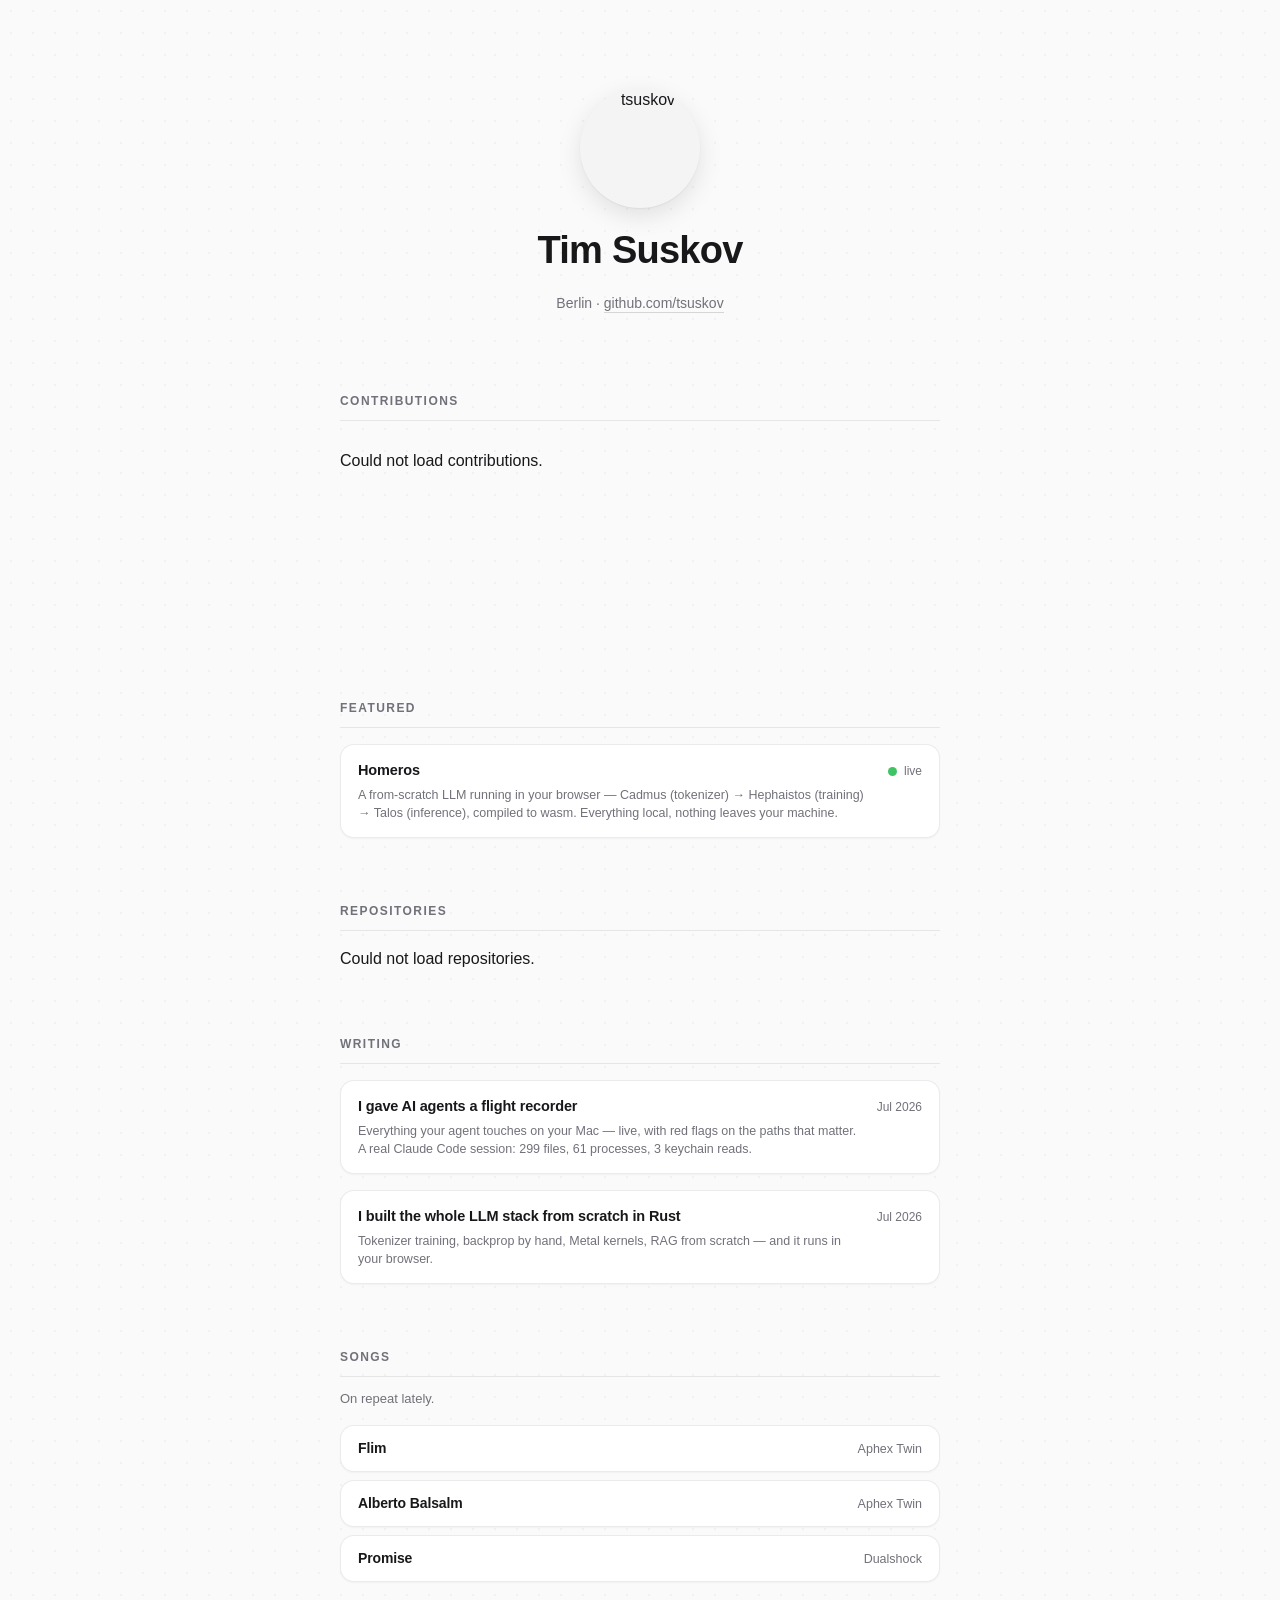
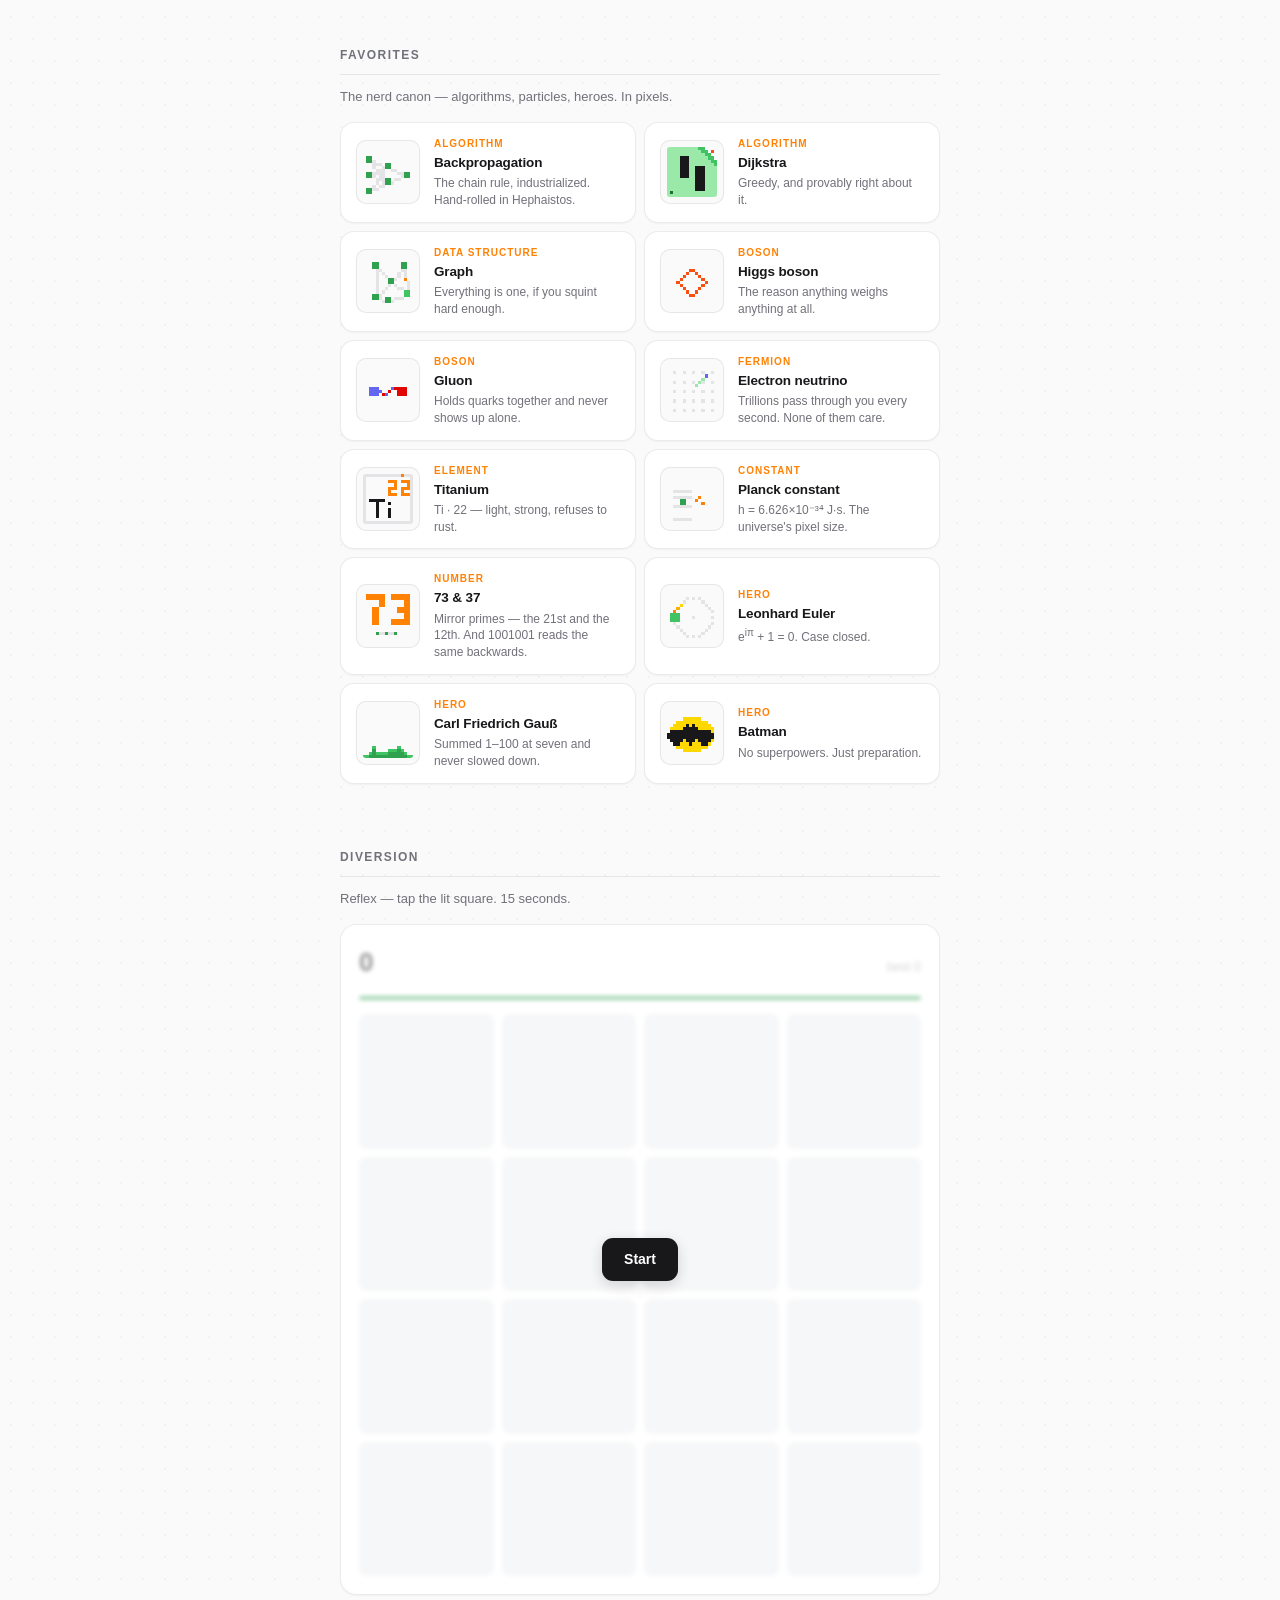
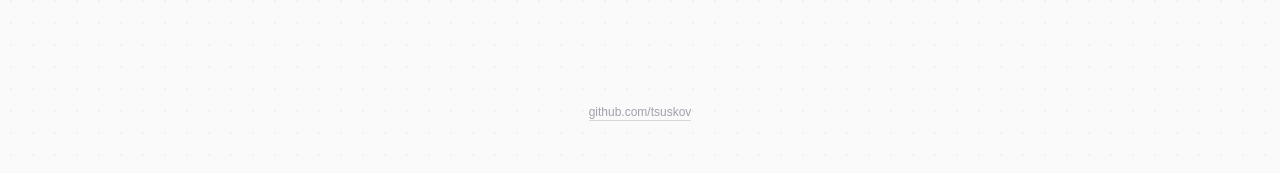
==== index.html @ c02a12cd "Favorites: nerd canon with animated pixel-art visualizers" ====
<!doctype html>
<html lang="en">
    <head>
        <meta charset="UTF-8" />
        <meta name="viewport" content="width=device-width, initial-scale=1.0" />
        <title>Tim Suskov</title>
        <meta name="description" content="Tim Suskov — developer in Berlin. Profile, contributions and projects, under x-ray." />
        <link rel="icon" type="image/png" href="favicon.png" />
        <link rel="apple-touch-icon" href="apple-touch-icon.png" />
        <meta property="og:title" content="Tim Suskov" />
        <meta property="og:type" content="website" />
        <meta property="og:url" content="https://tsuskov.github.io/" />
        <meta property="og:description" content="Developer in Berlin. Profile, contributions and projects, under x-ray." />
        <meta property="og:image" content="https://tsuskov.github.io/og.png" />
        <meta name="twitter:card" content="summary_large_image" />
        <link rel="stylesheet" href="style.css?v=4" />
    </head>
    <body>
        <main class="container">
            <header class="profile">
                <img id="avatar" width="280" height="280" alt="tsuskov" />
                <h1 class="profile-name">Tim Suskov</h1>
                <p class="profile-sub">
                    Berlin ·
                    <a href="https://github.com/tsuskov">github.com/tsuskov</a>
                </p>
                <p class="profile-stats" id="profile-stats"></p>
            </header>

            <section class="section">
                <h2 class="section-title">Contributions</h2>
                <p class="section-sub" id="contrib-total"></p>
                <div id="contrib-graph"></div>
            </section>

            <section class="section">
                <h2 class="section-title">Featured</h2>
                <a class="repo-card" href="https://tsuskov.github.io/talos-forge/">
                    <span class="repo-main">
                        <span class="repo-name">Homeros</span>
                        <span class="repo-desc">
                            A from-scratch LLM running in your browser —
                            Cadmus (tokenizer) → Hephaistos (training) →
                            Talos (inference), compiled to wasm. Everything
                            local, nothing leaves your machine.
                        </span>
                    </span>
                    <span class="repo-lang live">live</span>
                </a>
            </section>

            <section class="section">
                <h2 class="section-title">Repositories</h2>
                <div id="repo-list"></div>
            </section>

            <section class="section">
                <h2 class="section-title">Writing</h2>
                <a class="repo-card" href="blog/argus.html">
                    <span class="repo-main">
                        <span class="repo-name">I gave AI agents a flight recorder</span>
                        <span class="repo-desc">Everything your agent touches on your Mac — live, with red flags on the paths that matter. A real Claude Code session: 299 files, 61 processes, 3 keychain reads.</span>
                    </span>
                    <span class="repo-lang plain">Jul 2026</span>
                </a>
                <a class="repo-card" href="blog/talos.html">
                    <span class="repo-main">
                        <span class="repo-name">I built the whole LLM stack from scratch in Rust</span>
                        <span class="repo-desc">Tokenizer training, backprop by hand, Metal kernels, RAG from scratch — and it runs in your browser.</span>
                    </span>
                    <span class="repo-lang plain">Jul 2026</span>
                </a>
            </section>

            <section class="section">
                <h2 class="section-title">Songs</h2>
                <p class="section-sub">On repeat lately.</p>
                <div class="song-list" id="song-list">
                    <a class="song" href="https://music.apple.com/de/album/flim/282478739?i=282478754" target="_blank" rel="noopener"><span class="song-title">Flim</span><span class="song-artist">Aphex Twin</span></a>
                    <a class="song" href="https://music.apple.com/de/album/alberto-balsalm-1994/281829991?i=281830075" target="_blank" rel="noopener"><span class="song-title">Alberto Balsalm</span><span class="song-artist">Aphex Twin</span></a>
                    <a class="song" href="https://music.apple.com/de/album/promise/6770719348?i=6770719350" target="_blank" rel="noopener"><span class="song-title">Promise</span><span class="song-artist">Dualshock</span></a>
                </div>
            </section>

            <section class="section">
                <h2 class="section-title">Favorites</h2>
                <p class="section-sub">The nerd canon — algorithms, particles, heroes. In pixels.</p>
                <div class="fav-grid">
                    <div class="fav-card">
                        <canvas class="fav-viz" data-viz="backprop" width="16" height="16"></canvas>
                        <span class="fav-main">
                            <span class="fav-kicker">algorithm</span>
                            <span class="fav-name">Backpropagation</span>
                            <span class="fav-desc">The chain rule, industrialized. Hand-rolled in Hephaistos.</span>
                        </span>
                    </div>
                    <div class="fav-card">
                        <canvas class="fav-viz" data-viz="dijkstra" width="16" height="16"></canvas>
                        <span class="fav-main">
                            <span class="fav-kicker">algorithm</span>
                            <span class="fav-name">Dijkstra</span>
                            <span class="fav-desc">Greedy, and provably right about it.</span>
                        </span>
                    </div>
                    <div class="fav-card">
                        <canvas class="fav-viz" data-viz="graph" width="16" height="16"></canvas>
                        <span class="fav-main">
                            <span class="fav-kicker">data structure</span>
                            <span class="fav-name">Graph</span>
                            <span class="fav-desc">Everything is one, if you squint hard enough.</span>
                        </span>
                    </div>
                    <div class="fav-card">
                        <canvas class="fav-viz" data-viz="higgs" width="16" height="16"></canvas>
                        <span class="fav-main">
                            <span class="fav-kicker">boson</span>
                            <span class="fav-name">Higgs boson</span>
                            <span class="fav-desc">The reason anything weighs anything at all.</span>
                        </span>
                    </div>
                    <div class="fav-card">
                        <canvas class="fav-viz" data-viz="gluon" width="16" height="16"></canvas>
                        <span class="fav-main">
                            <span class="fav-kicker">boson</span>
                            <span class="fav-name">Gluon</span>
                            <span class="fav-desc">Holds quarks together and never shows up alone.</span>
                        </span>
                    </div>
                    <div class="fav-card">
                        <canvas class="fav-viz" data-viz="neutrino" width="16" height="16"></canvas>
                        <span class="fav-main">
                            <span class="fav-kicker">fermion</span>
                            <span class="fav-name">Electron neutrino</span>
                            <span class="fav-desc">Trillions pass through you every second. None of them care.</span>
                        </span>
                    </div>
                    <div class="fav-card">
                        <canvas class="fav-viz" data-viz="titanium" width="16" height="16"></canvas>
                        <span class="fav-main">
                            <span class="fav-kicker">element</span>
                            <span class="fav-name">Titanium</span>
                            <span class="fav-desc">Ti · 22 — light, strong, refuses to rust.</span>
                        </span>
                    </div>
                    <div class="fav-card">
                        <canvas class="fav-viz" data-viz="planck" width="16" height="16"></canvas>
                        <span class="fav-main">
                            <span class="fav-kicker">constant</span>
                            <span class="fav-name">Planck constant</span>
                            <span class="fav-desc">h = 6.626×10⁻³⁴ J·s. The universe's pixel size.</span>
                        </span>
                    </div>
                    <div class="fav-card">
                        <canvas class="fav-viz" data-viz="emirp" width="16" height="16"></canvas>
                        <span class="fav-main">
                            <span class="fav-kicker">number</span>
                            <span class="fav-name">73 &amp; 37</span>
                            <span class="fav-desc">Mirror primes — the 21st and the 12th. And 1001001 reads the same backwards.</span>
                        </span>
                    </div>
                    <div class="fav-card">
                        <canvas class="fav-viz" data-viz="euler" width="16" height="16"></canvas>
                        <span class="fav-main">
                            <span class="fav-kicker">hero</span>
                            <span class="fav-name">Leonhard Euler</span>
                            <span class="fav-desc">e<sup>iπ</sup> + 1 = 0. Case closed.</span>
                        </span>
                    </div>
                    <div class="fav-card">
                        <canvas class="fav-viz" data-viz="gauss" width="16" height="16"></canvas>
                        <span class="fav-main">
                            <span class="fav-kicker">hero</span>
                            <span class="fav-name">Carl Friedrich Gauß</span>
                            <span class="fav-desc">Summed 1–100 at seven and never slowed down.</span>
                        </span>
                    </div>
                    <div class="fav-card">
                        <canvas class="fav-viz" data-viz="batman" width="16" height="16"></canvas>
                        <span class="fav-main">
                            <span class="fav-kicker">hero</span>
                            <span class="fav-name">Batman</span>
                            <span class="fav-desc">No superpowers. Just preparation.</span>
                        </span>
                    </div>
                </div>
            </section>

            <section class="section">
                <h2 class="section-title">Diversion</h2>
                <p class="section-sub">Reflex — tap the lit square. 15 seconds.</p>
                <div class="game" id="game">
                    <div class="game-hud">
                        <span class="game-score" id="game-score">0</span>
                        <span class="game-best" id="game-best">best 0</span>
                    </div>
                    <div class="game-track"><div class="game-fill" id="game-fill"></div></div>
                    <div class="game-grid" id="game-grid"></div>
                    <div class="game-overlay" id="game-overlay">
                        <button class="game-btn" id="game-btn">Start</button>
                    </div>
                </div>
            </section>

            <footer class="footer">
                <a href="https://github.com/tsuskov">github.com/tsuskov</a>
            </footer>
        </main>

        <script src="contributions.js"></script>
        <script src="favorites.js"></script>
    </body>
</html>
---- style.css ----
:root {
  /* Emil easing curves */
  --ease-out: cubic-bezier(0.23, 1, 0.32, 1);
  --ease-in-out: cubic-bezier(0.77, 0, 0.175, 1);

  --bg: #fafafa;
  --surface: #ffffff;
  --border: rgba(0, 0, 0, 0.08);
  --border-strong: rgba(0, 0, 0, 0.14);
  --text: #18181b;
  --text-muted: #71717a;
  --text-faint: #a1a1aa;
  --accent: #18181b;
  --hover: #f4f4f5;

  /* Mistral-style pixel orange */
  --pixel-orange: #ff8205;

  /* contribution scale */
  --c0: #ebedf0;
  --c1: #9be9a8;
  --c2: #40c463;
  --c3: #30a14e;
  --c4: #216e39;
}

* { margin: 0; padding: 0; box-sizing: border-box; }

body {
  background-color: var(--bg);
  /* whisper-faint dot grid for texture, not noise */
  background-image: radial-gradient(rgba(0, 0, 0, 0.035) 1px, transparent 1px);
  background-size: 22px 22px;
  font-family: -apple-system, BlinkMacSystemFont, "Segoe UI", Roboto, Helvetica, Arial, sans-serif;
  -webkit-font-smoothing: antialiased;
  color: var(--text);
  line-height: 1.5;
}

a {
  color: inherit;
  text-decoration: none;
}

/* ── layout ────────────────────────────────────────────────────────────── */
.container {
  max-width: 640px;
  margin: 0 auto;
  padding: 56px 20px 0;
  display: flex;
  flex-direction: column;
  gap: 48px;
}

/* page entrance: each block fades up, gently staggered */
.profile,
.section {
  opacity: 0;
  transform: translateY(10px);
  animation: blockIn 520ms var(--ease-out) forwards;
}
.profile  { animation-delay: 40ms; }
.section:nth-of-type(1) { animation-delay: 110ms; }
.section:nth-of-type(2) { animation-delay: 170ms; }
.section:nth-of-type(3) { animation-delay: 230ms; }
.section:nth-of-type(4) { animation-delay: 290ms; }
.section:nth-of-type(5) { animation-delay: 350ms; }
.section:nth-of-type(6) { animation-delay: 410ms; }
.section:nth-of-type(7) { animation-delay: 470ms; }

@keyframes blockIn {
  to { opacity: 1; transform: translateY(0); }
}

/* ── profile header ────────────────────────────────────────────────────── */
.profile {
  display: flex;
  flex-direction: column;
  align-items: center;
  gap: 14px;
  text-align: center;
}

#avatar {
  display: block;
  width: 104px;
  height: 104px;
  border-radius: 50%;
  background: var(--hover);
  object-fit: cover;
  box-shadow:
    0 1px 2px rgba(0, 0, 0, 0.06),
    0 8px 24px rgba(0, 0, 0, 0.10);
  transition: transform 240ms var(--ease-out), box-shadow 240ms var(--ease-out);
  cursor: pointer;
}

/* fun: click the avatar for a quick flip */
#avatar.spin { animation: flip 720ms var(--ease-in-out); }

@keyframes flip {
  to { transform: rotateY(360deg); }
}

@media (hover: hover) and (pointer: fine) {
  #avatar:hover {
    transform: scale(1.04);
    box-shadow:
      0 2px 4px rgba(0, 0, 0, 0.08),
      0 14px 34px rgba(0, 0, 0, 0.14);
  }
}

.profile-name {
  font-size: 30px;
  font-weight: 650;
  letter-spacing: -0.02em;
  cursor: default;
}

/* fun: hover the name and a colour shimmer sweeps across it */
@media (hover: hover) and (pointer: fine) {
  .profile-name:hover {
    background: linear-gradient(110deg, var(--text) 30%, #6366f1 50%, var(--text) 70%);
    background-size: 220% 100%;
    -webkit-background-clip: text;
    background-clip: text;
    -webkit-text-fill-color: transparent;
    animation: shimmer 900ms var(--ease-in-out);
  }
}

@keyframes shimmer {
  from { background-position: 120% 0; }
  to   { background-position: -120% 0; }
}

.profile-sub {
  font-size: 14px;
  color: var(--text-muted);
}

.profile-sub a {
  border-bottom: 1px solid var(--border-strong);
  padding-bottom: 1px;
  transition: border-color 160ms var(--ease-out), color 160ms var(--ease-out);
}
.profile-sub a:hover { border-color: var(--text); }

.profile-stats {
  font-size: 12.5px;
  color: var(--text-faint);
  letter-spacing: 0.01em;
}

/* ── sections ──────────────────────────────────────────────────────────── */
.section {
  display: flex;
  flex-direction: column;
  gap: 16px;
}

.section-title {
  font-size: 12px;
  font-weight: 600;
  text-transform: uppercase;
  letter-spacing: 0.12em;
  color: var(--text-muted);
  padding-bottom: 10px;
  border-bottom: 1px solid var(--border);
}

.section-sub {
  font-size: 13px;
  color: var(--text-muted);
  margin-top: -4px;
}

/* ── contributions ─────────────────────────────────────────────────────── */
#contrib-graph {
  display: grid;
  grid-auto-flow: column;
  grid-template-rows: repeat(7, 1fr);
  grid-auto-columns: 1fr;
  gap: 3px;
  width: 100%;
  aspect-ratio: 53 / 7;
}

#contrib-graph .cell {
  border-radius: 2px;
  background: var(--c0);
  /* one-time reveal: a soft wave from left to right (delay set per-column in JS).
     `backwards` shows the start state during the delay, then releases the
     transform so hover interactions can take over afterwards. */
  animation: cellIn 380ms var(--ease-out) backwards;
  animation-delay: var(--cell-delay, 0ms);
}

@keyframes cellIn {
  from { opacity: 0; transform: scale(0.6); }
  to   { opacity: 1; transform: scale(1); }
}

/* qualify with the id so these beat the base `#contrib-graph .cell` rule */
#contrib-graph .cell.level-1 { background: var(--c1); }
#contrib-graph .cell.level-2 { background: var(--c2); }
#contrib-graph .cell.level-3 { background: var(--c3); }
#contrib-graph .cell.level-4 { background: var(--c4); }

/* playful: sweep the mouse across the graph and the days pop up */
@media (hover: hover) and (pointer: fine) {
  #contrib-graph .cell {
    transition: transform 140ms var(--ease-out), box-shadow 140ms var(--ease-out);
  }
  #contrib-graph .cell:hover {
    transform: scale(1.55);
    border-radius: 3px;
    z-index: 2;
    box-shadow: 0 3px 10px rgba(0, 0, 0, 0.22);
  }
}

/* ── repositories ──────────────────────────────────────────────────────── */
#repo-list {
  display: flex;
  flex-direction: column;
  gap: 8px;
}

.repo-card {
  display: flex;
  justify-content: space-between;
  align-items: flex-start;
  gap: 16px;
  padding: 15px 17px;
  border: 1px solid var(--border);
  border-radius: 14px;
  background: var(--surface);
  box-shadow: 0 1px 2px rgba(0, 0, 0, 0.04);
  transform-origin: center;
  transition:
    transform 130ms var(--ease-out),
    box-shadow 180ms var(--ease-out),
    border-color 180ms var(--ease-out);
  /* staggered entrance once the list is filled (`backwards` releases the
     transform afterwards so the play-tilt can take over) */
  animation: cardIn 420ms var(--ease-out) backwards;
}
.repo-card:nth-child(1) { animation-delay: 30ms; }
.repo-card:nth-child(2) { animation-delay: 65ms; }
.repo-card:nth-child(3) { animation-delay: 100ms; }
.repo-card:nth-child(4) { animation-delay: 135ms; }
.repo-card:nth-child(5) { animation-delay: 170ms; }
.repo-card:nth-child(6) { animation-delay: 205ms; }

@keyframes cardIn {
  from { opacity: 0; transform: translateY(8px); }
  to   { opacity: 1; transform: translateY(0); }
}

/* shadow + border lift on hover; the 3D tilt itself is driven in JS */
@media (hover: hover) and (pointer: fine) {
  .repo-card:hover {
    border-color: var(--border-strong);
    box-shadow: 0 10px 28px rgba(0, 0, 0, 0.10);
  }
}

.repo-card:active { transform: scale(0.98); }

.repo-main {
  display: flex;
  flex-direction: column;
  gap: 4px;
  min-width: 0;
}

.repo-name {
  font-size: 14.5px;
  font-weight: 600;
  letter-spacing: -0.01em;
  word-break: break-word;
}

.repo-desc {
  font-size: 12.5px;
  line-height: 1.45;
  color: var(--text-muted);
}

.repo-lang {
  flex-shrink: 0;
  display: inline-flex;
  align-items: center;
  gap: 7px;
  font-size: 12px;
  color: var(--text-muted);
  white-space: nowrap;
  padding-top: 2px;
}

.repo-lang::before {
  content: "";
  width: 9px;
  height: 9px;
  border-radius: 50%;
  background: var(--c3);
  flex-shrink: 0;
}

/* the featured live demo gets a gently pulsing dot */
.repo-lang.live::before {
  background: var(--c2);
  animation: livePulse 2.2s var(--ease-in-out) infinite;
}
@keyframes livePulse {
  0%   { box-shadow: 0 0 0 0 rgba(64, 196, 99, 0.45); }
  70%  { box-shadow: 0 0 0 6px rgba(64, 196, 99, 0); }
  100% { box-shadow: 0 0 0 0 rgba(64, 196, 99, 0); }
}

/* date label on writing cards: no language dot */
.repo-lang.plain::before { display: none; }

/* ── songs ─────────────────────────────────────────────────────────────── */
.song-list {
  display: flex;
  flex-direction: column;
  gap: 8px;
}

.song {
  display: flex;
  align-items: baseline;
  justify-content: space-between;
  gap: 12px;
  padding: 12px 17px;
  border: 1px solid var(--border);
  border-radius: 14px;
  background: var(--surface);
  box-shadow: 0 1px 2px rgba(0, 0, 0, 0.04);
  transition: border-color 180ms var(--ease-out), box-shadow 180ms var(--ease-out);
}
a.song:hover {
  border-color: var(--border-strong);
  box-shadow: 0 4px 14px rgba(0, 0, 0, 0.07);
}
.song-title { font-size: 14px; font-weight: 600; letter-spacing: -0.01em; }
.song-artist { font-size: 12.5px; color: var(--text-muted); white-space: nowrap; }

/* quiet placeholder until the list is filled — a card-shaped hint, not a card */
.empty-state {
  padding: 22px 17px;
  border: 1px dashed var(--border-strong);
  border-radius: 14px;
  text-align: center;
  font-size: 12.5px;
  color: var(--text-faint);
}

/* ── favorites: the nerd canon, in pixels ──────────────────────────────── */
.fav-grid {
  display: grid;
  grid-template-columns: 1fr;
  gap: 8px;
}

.fav-card {
  display: flex;
  align-items: center;
  gap: 14px;
  padding: 13px 15px;
  border: 1px solid var(--border);
  border-radius: 14px;
  background: var(--surface);
  box-shadow: 0 1px 2px rgba(0, 0, 0, 0.04);
  transition: border-color 180ms var(--ease-out), box-shadow 180ms var(--ease-out);
}
@media (hover: hover) and (pointer: fine) {
  .fav-card:hover {
    border-color: var(--border-strong);
    box-shadow: 0 4px 14px rgba(0, 0, 0, 0.07);
  }
}

/* tiny 16×16 canvases blown up into chunky pixels */
.fav-viz {
  width: 64px;
  height: 64px;
  padding: 6px;
  flex-shrink: 0;
  image-rendering: pixelated;
  background: var(--bg);
  border: 1px solid var(--border);
  border-radius: 10px;
}

.fav-main {
  display: flex;
  flex-direction: column;
  gap: 2px;
  min-width: 0;
}

.fav-kicker {
  font-size: 10px;
  font-weight: 600;
  text-transform: uppercase;
  letter-spacing: 0.1em;
  color: var(--pixel-orange);
}

.fav-name {
  font-size: 13.5px;
  font-weight: 600;
  letter-spacing: -0.01em;
}

.fav-desc {
  font-size: 12px;
  line-height: 1.4;
  color: var(--text-muted);
}

/* ── diversion: reflex game ────────────────────────────────────────────── */
.game {
  position: relative;
  display: flex;
  flex-direction: column;
  gap: 14px;
  padding: 18px;
  border: 1px solid var(--border);
  border-radius: 16px;
  background: var(--surface);
  box-shadow: 0 1px 2px rgba(0, 0, 0, 0.04);
}

.game-hud {
  display: flex;
  justify-content: space-between;
  align-items: baseline;
}

.game-score {
  font-size: 26px;
  font-weight: 650;
  letter-spacing: -0.02em;
  font-variant-numeric: tabular-nums;
}
/* a small pop each time the score ticks up (class re-triggered in JS) */
.game-score.bump { animation: scoreBump 240ms var(--ease-out); }
@keyframes scoreBump {
  0%   { transform: scale(1); }
  40%  { transform: scale(1.18); }
  100% { transform: scale(1); }
}

.game-best {
  font-size: 12.5px;
  color: var(--text-faint);
  font-variant-numeric: tabular-nums;
}

/* slim countdown bar; the fill drains left over the round (driven in JS) */
.game-track {
  height: 4px;
  border-radius: 999px;
  background: var(--c0);
  overflow: hidden;
}
.game-fill {
  height: 100%;
  width: 100%;
  border-radius: inherit;
  background: var(--c3);
  transform-origin: left center;
}

.game-grid {
  display: grid;
  grid-template-columns: repeat(4, 1fr);
  gap: 8px;
  aspect-ratio: 1;
}

.game-cell {
  border-radius: 8px;
  background: var(--c0);
  /* only transform/opacity/shadow animate — cheap, GPU-friendly */
  transition:
    transform 150ms var(--ease-out),
    box-shadow 200ms var(--ease-out),
    background-color 220ms var(--ease-out);
}

.game-cell.lit {
  background: var(--c2);
  box-shadow: 0 4px 14px rgba(48, 161, 78, 0.35);
}

/* press feedback — the whole grid is the playfield */
@media (hover: hover) and (pointer: fine) {
  .game-cell.lit:hover { transform: scale(1.04); }
}
.game.playing .game-cell { cursor: pointer; }
.game.playing .game-cell:active { transform: scale(0.94); }

/* a quick ring-out pop when a lit cell is caught */
.game-cell.hit { animation: cellHit 320ms var(--ease-out); }
@keyframes cellHit {
  0%   { transform: scale(1); box-shadow: 0 0 0 0 rgba(48, 161, 78, 0.5); }
  40%  { transform: scale(1.1); }
  100% { transform: scale(1); box-shadow: 0 0 0 12px rgba(48, 161, 78, 0); }
}

/* a gentle nudge on a wrong tap — feedback without punishment */
.game-cell.miss { animation: cellMiss 260ms var(--ease-in-out); }
@keyframes cellMiss {
  0%, 100% { transform: translateX(0); }
  30%      { transform: translateX(-3px); }
  70%      { transform: translateX(3px); }
}

/* overlay holds the start / replay button; fades + blurs out during play */
.game-overlay {
  position: absolute;
  inset: 0;
  display: flex;
  align-items: center;
  justify-content: center;
  border-radius: 16px;
  background: rgba(255, 255, 255, 0.55);
  backdrop-filter: blur(2px);
  transition: opacity 220ms var(--ease-out);
}
.game.playing .game-overlay {
  opacity: 0;
  pointer-events: none;
}

.game-btn {
  font: inherit;
  font-size: 14px;
  font-weight: 600;
  color: var(--surface);
  background: var(--accent);
  border: none;
  border-radius: 11px;
  padding: 11px 22px;
  cursor: pointer;
  box-shadow: 0 4px 14px rgba(0, 0, 0, 0.16);
  transition: transform 140ms var(--ease-out), box-shadow 180ms var(--ease-out);
}
@media (hover: hover) and (pointer: fine) {
  .game-btn:hover {
    transform: translateY(-1px);
    box-shadow: 0 8px 22px rgba(0, 0, 0, 0.20);
  }
}
.game-btn:active { transform: scale(0.96); }

/* ── konami easter egg: the playfield overloads ────────────────────────── */
body.freakout .game-grid { animation: rainbow 900ms linear 3; }
body.freakout #contrib-graph { animation: rainbow 900ms linear 3; }

@keyframes rainbow {
  to { filter: hue-rotate(360deg); }
}

body.freakout .profile-name {
  animation: shake 480ms var(--ease-in-out) 3;
}

@keyframes shake {
  0%, 100% { transform: translateX(0); }
  25%      { transform: translateX(-5px) rotate(-2deg); }
  75%      { transform: translateX(5px) rotate(2deg); }
}

/* ── footer ────────────────────────────────────────────────────────────── */
.footer {
  padding: 44px 0 52px;
  text-align: center;
  font-size: 12px;
  color: var(--text-faint);
}

.footer a {
  border-bottom: 1px solid var(--border-strong);
  padding-bottom: 1px;
  transition: border-color 160ms var(--ease-out), color 160ms var(--ease-out);
}
.footer a:hover { color: var(--text); border-color: var(--text); }

/* ── larger screens ────────────────────────────────────────────────────── */
@media (min-width: 600px) {
  .container { padding-top: 88px; gap: 64px; }
  #avatar { width: 120px; height: 120px; }
  .profile-name { font-size: 38px; }
  .fav-grid { grid-template-columns: 1fr 1fr; }
}

/* ── reduced motion: keep fades, drop movement ─────────────────────────── */
@media (prefers-reduced-motion: reduce) {
  .profile, .section, .repo-card, #contrib-graph .cell {
    animation: none;
    opacity: 1;
    transform: none;
  }
  #avatar.spin,
  body.freakout .game-grid, body.freakout #contrib-graph,
  body.freakout .profile-name,
  .repo-lang.live::before { animation: none; }
  #avatar:hover { transform: none; }
  .repo-card:hover { transform: none; }
  #contrib-graph .cell:hover { transform: scale(1.3); }
  /* keep the game playable: colour cues stay, movement drops */
  .game-cell, .game-cell.hit, .game-cell.miss,
  .game-score { animation: none; transition: background-color 180ms var(--ease-out); }
  .game-cell.lit:hover, .game.playing .game-cell:active,
  .game-score.bump { transform: none; }
}
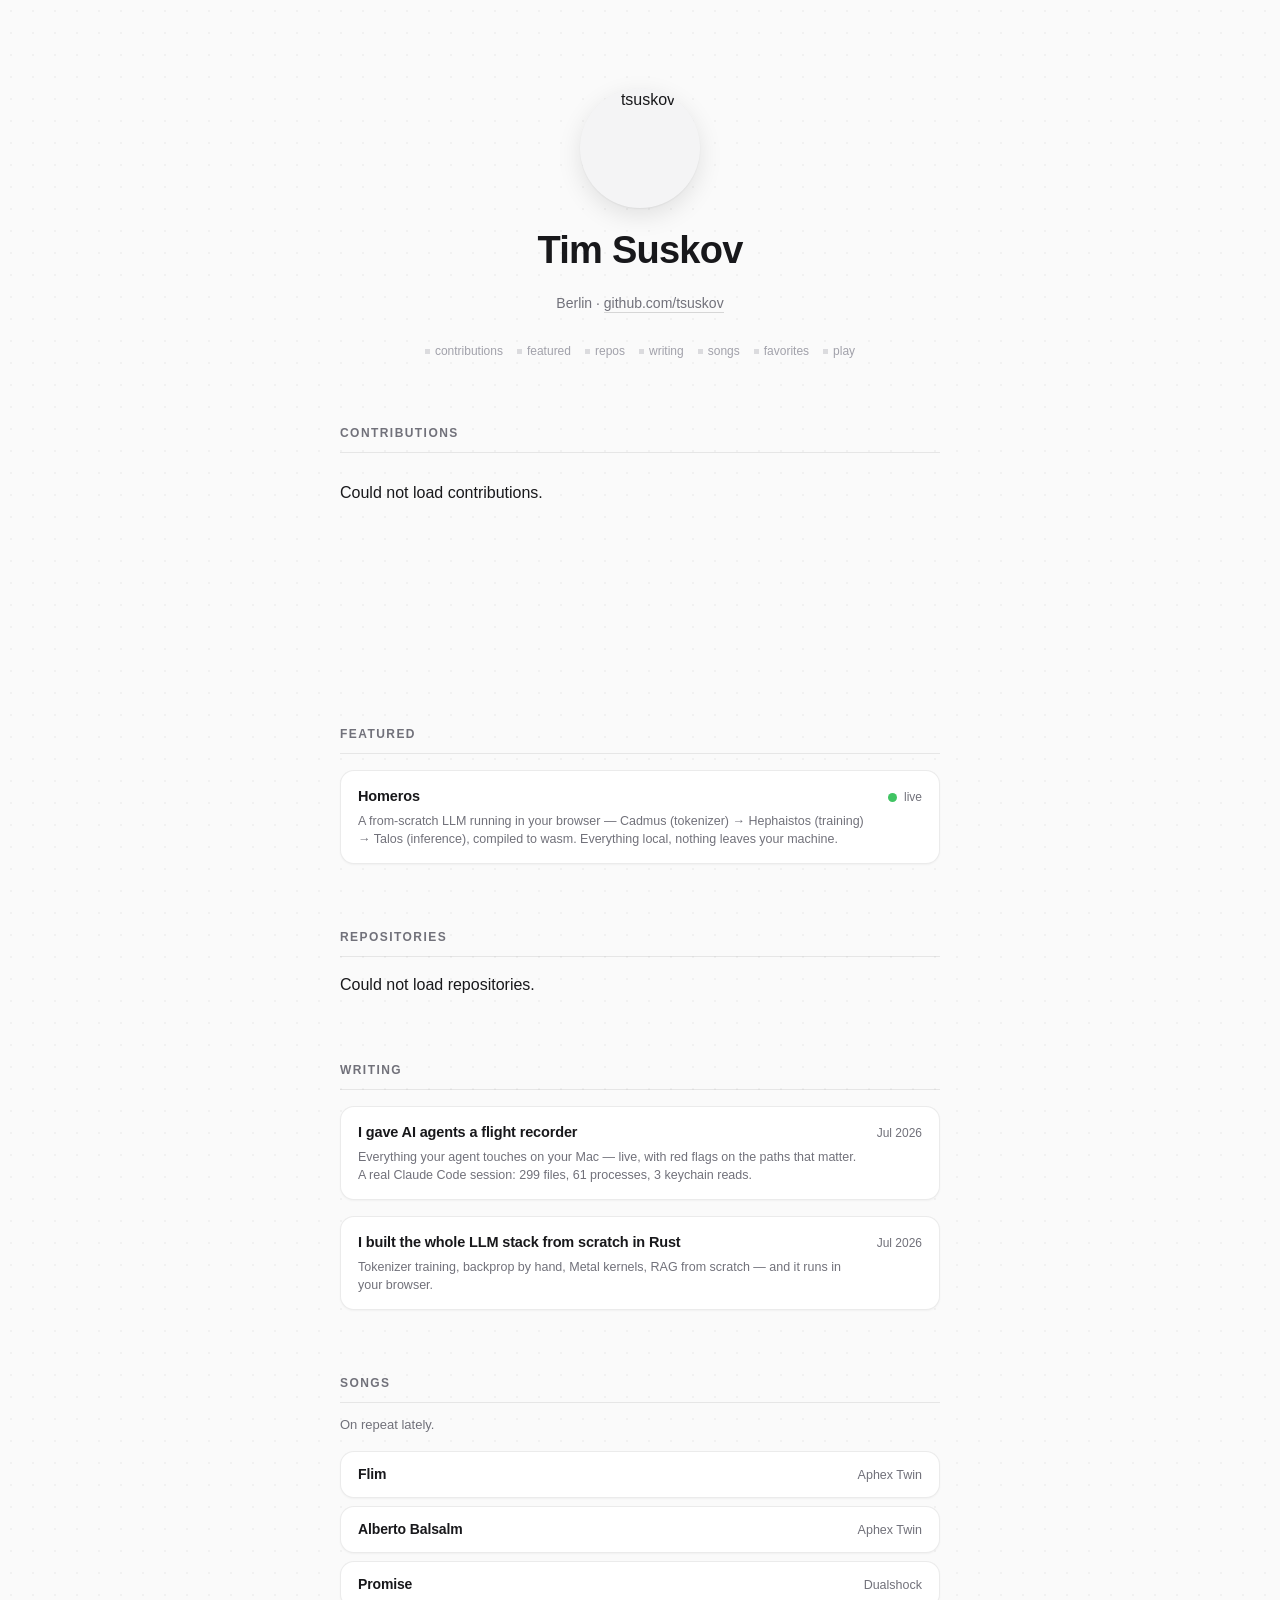
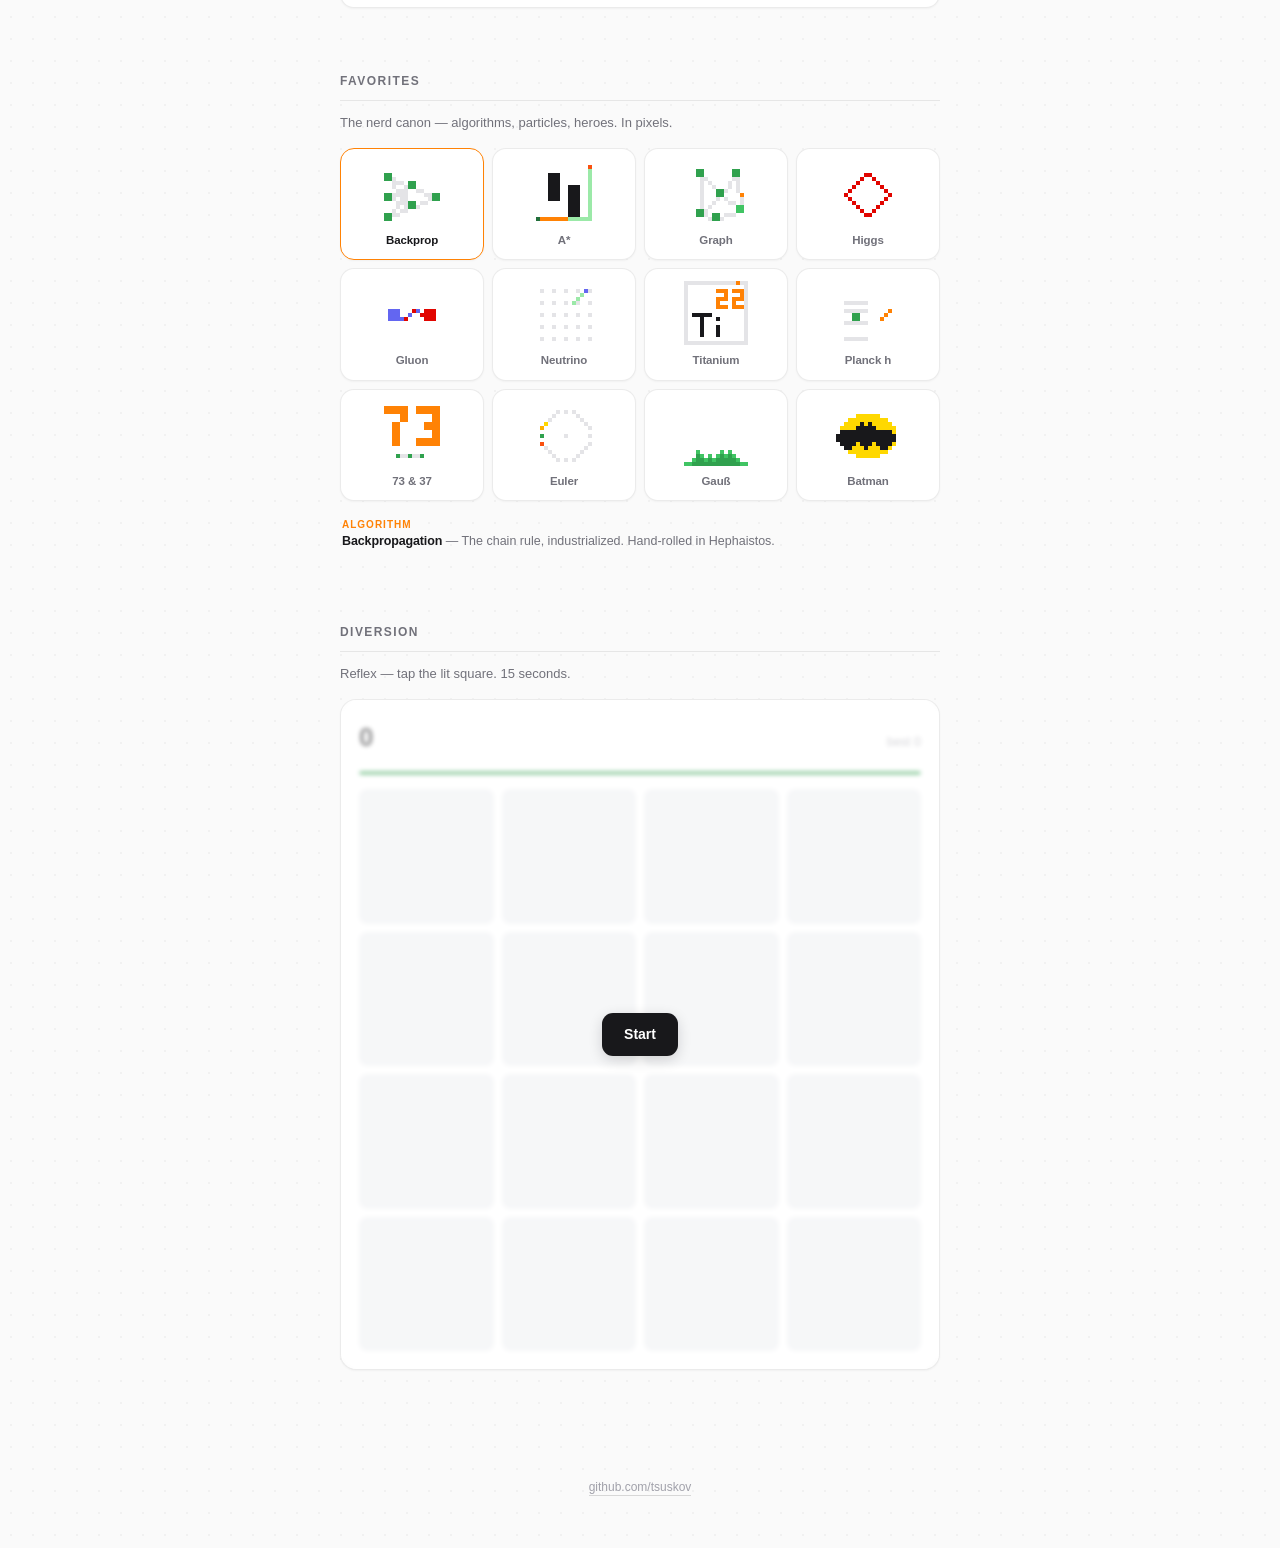
==== commit 1e91b8b9: "Compact favorites into pixel tiles with placard, add section nav, pixelate contribution graph" ====
--- a/index.html
+++ b/index.html
@@ -13,7 +13,7 @@
         <meta property="og:description" content="Developer in Berlin. Profile, contributions and projects, under x-ray." />
         <meta property="og:image" content="https://tsuskov.github.io/og.png" />
         <meta name="twitter:card" content="summary_large_image" />
-        <link rel="stylesheet" href="style.css?v=4" />
+        <link rel="stylesheet" href="style.css?v=5" />
     </head>
     <body>
         <main class="container">
@@ -25,15 +25,24 @@
                     <a href="https://github.com/tsuskov">github.com/tsuskov</a>
                 </p>
                 <p class="profile-stats" id="profile-stats"></p>
+                <nav class="profile-nav">
+                    <a href="#contributions">contributions</a>
+                    <a href="#featured">featured</a>
+                    <a href="#repos">repos</a>
+                    <a href="#writing">writing</a>
+                    <a href="#songs">songs</a>
+                    <a href="#favorites">favorites</a>
+                    <a href="#play">play</a>
+                </nav>
             </header>
 
-            <section class="section">
+            <section class="section" id="contributions">
                 <h2 class="section-title">Contributions</h2>
                 <p class="section-sub" id="contrib-total"></p>
                 <div id="contrib-graph"></div>
             </section>
 
-            <section class="section">
+            <section class="section" id="featured">
                 <h2 class="section-title">Featured</h2>
                 <a class="repo-card" href="https://tsuskov.github.io/talos-forge/">
                     <span class="repo-main">
@@ -49,12 +58,12 @@
                 </a>
             </section>
 
-            <section class="section">
+            <section class="section" id="repos">
                 <h2 class="section-title">Repositories</h2>
                 <div id="repo-list"></div>
             </section>
 
-            <section class="section">
+            <section class="section" id="writing">
                 <h2 class="section-title">Writing</h2>
                 <a class="repo-card" href="blog/argus.html">
                     <span class="repo-main">
@@ -72,7 +81,7 @@
                 </a>
             </section>
 
-            <section class="section">
+            <section class="section" id="songs">
                 <h2 class="section-title">Songs</h2>
                 <p class="section-sub">On repeat lately.</p>
                 <div class="song-list" id="song-list">
@@ -82,110 +91,66 @@
                 </div>
             </section>
 
-            <section class="section">
+            <section class="section" id="favorites">
                 <h2 class="section-title">Favorites</h2>
                 <p class="section-sub">The nerd canon — algorithms, particles, heroes. In pixels.</p>
                 <div class="fav-grid">
-                    <div class="fav-card">
-                        <canvas class="fav-viz" data-viz="backprop" width="16" height="16"></canvas>
-                        <span class="fav-main">
-                            <span class="fav-kicker">algorithm</span>
-                            <span class="fav-name">Backpropagation</span>
-                            <span class="fav-desc">The chain rule, industrialized. Hand-rolled in Hephaistos.</span>
-                        </span>
-                    </div>
-                    <div class="fav-card">
-                        <canvas class="fav-viz" data-viz="dijkstra" width="16" height="16"></canvas>
-                        <span class="fav-main">
-                            <span class="fav-kicker">algorithm</span>
-                            <span class="fav-name">Dijkstra</span>
-                            <span class="fav-desc">Greedy, and provably right about it.</span>
-                        </span>
-                    </div>
-                    <div class="fav-card">
-                        <canvas class="fav-viz" data-viz="graph" width="16" height="16"></canvas>
-                        <span class="fav-main">
-                            <span class="fav-kicker">data structure</span>
-                            <span class="fav-name">Graph</span>
-                            <span class="fav-desc">Everything is one, if you squint hard enough.</span>
-                        </span>
-                    </div>
-                    <div class="fav-card">
-                        <canvas class="fav-viz" data-viz="higgs" width="16" height="16"></canvas>
-                        <span class="fav-main">
-                            <span class="fav-kicker">boson</span>
-                            <span class="fav-name">Higgs boson</span>
-                            <span class="fav-desc">The reason anything weighs anything at all.</span>
-                        </span>
-                    </div>
-                    <div class="fav-card">
-                        <canvas class="fav-viz" data-viz="gluon" width="16" height="16"></canvas>
-                        <span class="fav-main">
-                            <span class="fav-kicker">boson</span>
-                            <span class="fav-name">Gluon</span>
-                            <span class="fav-desc">Holds quarks together and never shows up alone.</span>
-                        </span>
-                    </div>
-                    <div class="fav-card">
-                        <canvas class="fav-viz" data-viz="neutrino" width="16" height="16"></canvas>
-                        <span class="fav-main">
-                            <span class="fav-kicker">fermion</span>
-                            <span class="fav-name">Electron neutrino</span>
-                            <span class="fav-desc">Trillions pass through you every second. None of them care.</span>
-                        </span>
-                    </div>
-                    <div class="fav-card">
-                        <canvas class="fav-viz" data-viz="titanium" width="16" height="16"></canvas>
-                        <span class="fav-main">
-                            <span class="fav-kicker">element</span>
-                            <span class="fav-name">Titanium</span>
-                            <span class="fav-desc">Ti · 22 — light, strong, refuses to rust.</span>
-                        </span>
-                    </div>
-                    <div class="fav-card">
-                        <canvas class="fav-viz" data-viz="planck" width="16" height="16"></canvas>
-                        <span class="fav-main">
-                            <span class="fav-kicker">constant</span>
-                            <span class="fav-name">Planck constant</span>
-                            <span class="fav-desc">h = 6.626×10⁻³⁴ J·s. The universe's pixel size.</span>
-                        </span>
-                    </div>
-                    <div class="fav-card">
-                        <canvas class="fav-viz" data-viz="emirp" width="16" height="16"></canvas>
-                        <span class="fav-main">
-                            <span class="fav-kicker">number</span>
-                            <span class="fav-name">73 &amp; 37</span>
-                            <span class="fav-desc">Mirror primes — the 21st and the 12th. And 1001001 reads the same backwards.</span>
-                        </span>
-                    </div>
-                    <div class="fav-card">
-                        <canvas class="fav-viz" data-viz="euler" width="16" height="16"></canvas>
-                        <span class="fav-main">
-                            <span class="fav-kicker">hero</span>
-                            <span class="fav-name">Leonhard Euler</span>
-                            <span class="fav-desc">e<sup>iπ</sup> + 1 = 0. Case closed.</span>
-                        </span>
-                    </div>
-                    <div class="fav-card">
-                        <canvas class="fav-viz" data-viz="gauss" width="16" height="16"></canvas>
-                        <span class="fav-main">
-                            <span class="fav-kicker">hero</span>
-                            <span class="fav-name">Carl Friedrich Gauß</span>
-                            <span class="fav-desc">Summed 1–100 at seven and never slowed down.</span>
-                        </span>
-                    </div>
-                    <div class="fav-card">
-                        <canvas class="fav-viz" data-viz="batman" width="16" height="16"></canvas>
-                        <span class="fav-main">
-                            <span class="fav-kicker">hero</span>
-                            <span class="fav-name">Batman</span>
-                            <span class="fav-desc">No superpowers. Just preparation.</span>
-                        </span>
-                    </div>
+                    <button type="button" class="fav-tile" aria-pressed="false" data-viz="backprop" data-kicker="algorithm" data-name="Backpropagation" data-desc="The chain rule, industrialized. Hand-rolled in Hephaistos.">
+                        <canvas class="fav-viz" width="16" height="16"></canvas>
+                        <span class="fav-tile-label">Backprop</span>
+                    </button>
+                    <button type="button" class="fav-tile" aria-pressed="false" data-viz="astar" data-kicker="algorithm" data-name="A*" data-desc="Dijkstra, but it knows where it's going.">
+                        <canvas class="fav-viz" width="16" height="16"></canvas>
+                        <span class="fav-tile-label">A*</span>
+                    </button>
+                    <button type="button" class="fav-tile" aria-pressed="false" data-viz="graph" data-kicker="data structure" data-name="Graph" data-desc="Everything is one, if you squint hard enough.">
+                        <canvas class="fav-viz" width="16" height="16"></canvas>
+                        <span class="fav-tile-label">Graph</span>
+                    </button>
+                    <button type="button" class="fav-tile" aria-pressed="false" data-viz="higgs" data-kicker="boson" data-name="Higgs boson" data-desc="The reason anything weighs anything at all.">
+                        <canvas class="fav-viz" width="16" height="16"></canvas>
+                        <span class="fav-tile-label">Higgs</span>
+                    </button>
+                    <button type="button" class="fav-tile" aria-pressed="false" data-viz="gluon" data-kicker="boson" data-name="Gluon" data-desc="Holds quarks together and never shows up alone.">
+                        <canvas class="fav-viz" width="16" height="16"></canvas>
+                        <span class="fav-tile-label">Gluon</span>
+                    </button>
+                    <button type="button" class="fav-tile" aria-pressed="false" data-viz="neutrino" data-kicker="fermion" data-name="Electron neutrino" data-desc="Trillions pass through you every second. None of them care.">
+                        <canvas class="fav-viz" width="16" height="16"></canvas>
+                        <span class="fav-tile-label">Neutrino</span>
+                    </button>
+                    <button type="button" class="fav-tile" aria-pressed="false" data-viz="titanium" data-kicker="element" data-name="Titanium" data-desc="Ti · 22 — light, strong, refuses to rust.">
+                        <canvas class="fav-viz" width="16" height="16"></canvas>
+                        <span class="fav-tile-label">Titanium</span>
+                    </button>
+                    <button type="button" class="fav-tile" aria-pressed="false" data-viz="planck" data-kicker="constant" data-name="Planck constant" data-desc="h = 6.626×10⁻³⁴ J·s. The universe's pixel size.">
+                        <canvas class="fav-viz" width="16" height="16"></canvas>
+                        <span class="fav-tile-label">Planck h</span>
+                    </button>
+                    <button type="button" class="fav-tile" aria-pressed="false" data-viz="emirp" data-kicker="number" data-name="73 &amp; 37" data-desc="Mirror primes — the 21st and the 12th. And 1001001 reads the same backwards.">
+                        <canvas class="fav-viz" width="16" height="16"></canvas>
+                        <span class="fav-tile-label">73 &amp; 37</span>
+                    </button>
+                    <button type="button" class="fav-tile" aria-pressed="false" data-viz="euler" data-kicker="hero" data-name="Leonhard Euler" data-desc="e&lt;sup&gt;iπ&lt;/sup&gt; + 1 = 0. Case closed.">
+                        <canvas class="fav-viz" width="16" height="16"></canvas>
+                        <span class="fav-tile-label">Euler</span>
+                    </button>
+                    <button type="button" class="fav-tile" aria-pressed="false" data-viz="gauss" data-kicker="hero" data-name="Carl Friedrich Gauß" data-desc="Summed 1–100 at seven and never slowed down.">
+                        <canvas class="fav-viz" width="16" height="16"></canvas>
+                        <span class="fav-tile-label">Gauß</span>
+                    </button>
+                    <button type="button" class="fav-tile" aria-pressed="false" data-viz="batman" data-kicker="hero" data-name="Batman" data-desc="No superpowers. Just preparation.">
+                        <canvas class="fav-viz" width="16" height="16"></canvas>
+                        <span class="fav-tile-label">Batman</span>
+                    </button>
                 </div>
+                <p class="fav-placard" id="fav-placard" aria-live="polite">
+                    <span class="fav-kicker" id="fav-p-kicker"></span>
+                    <span class="fav-p-line"><span class="fav-p-name" id="fav-p-name"></span><span id="fav-p-desc"></span></span>
+                </p>
             </section>
 
-            <section class="section">
+            <section class="section" id="play">
                 <h2 class="section-title">Diversion</h2>
                 <p class="section-sub">Reflex — tap the lit square. 15 seconds.</p>
                 <div class="game" id="game">
--- a/style.css
+++ b/style.css
@@ -25,6 +25,10 @@
 }
 
 * { margin: 0; padding: 0; box-sizing: border-box; }
+
+@media (prefers-reduced-motion: no-preference) {
+  html { scroll-behavior: smooth; }
+}
 
 body {
   background-color: var(--bg);
@@ -153,11 +157,39 @@
   letter-spacing: 0.01em;
 }
 
+/* quiet map of the page — one pixel per stop */
+.profile-nav {
+  display: flex;
+  flex-wrap: wrap;
+  justify-content: center;
+  gap: 4px 14px;
+  font-size: 12px;
+}
+
+.profile-nav a {
+  display: inline-flex;
+  align-items: center;
+  gap: 5px;
+  color: var(--text-faint);
+  transition: color 160ms var(--ease-out);
+}
+.profile-nav a::before {
+  content: "";
+  width: 5px;
+  height: 5px;
+  background: currentColor;
+  opacity: 0.35;
+  transition: background-color 160ms var(--ease-out), opacity 160ms var(--ease-out);
+}
+.profile-nav a:hover { color: var(--text); }
+.profile-nav a:hover::before { background: var(--pixel-orange); opacity: 1; }
+
 /* ── sections ──────────────────────────────────────────────────────────── */
 .section {
   display: flex;
   flex-direction: column;
   gap: 16px;
+  scroll-margin-top: 24px;
 }
 
 .section-title {
@@ -182,13 +214,14 @@
   grid-auto-flow: column;
   grid-template-rows: repeat(7, 1fr);
   grid-auto-columns: 1fr;
-  gap: 3px;
+  gap: 2px;
   width: 100%;
   aspect-ratio: 53 / 7;
 }
 
 #contrib-graph .cell {
-  border-radius: 2px;
+  /* crisp squares: the graph is pixel art now */
+  border-radius: 0;
   background: var(--c0);
   /* one-time reveal: a soft wave from left to right (delay set per-column in JS).
      `backwards` shows the start state during the delay, then releases the
@@ -208,6 +241,9 @@
 #contrib-graph .cell.level-3 { background: var(--c3); }
 #contrib-graph .cell.level-4 { background: var(--c4); }
 
+/* the single best day of the year burns orange */
+#contrib-graph .cell.peak { background: var(--pixel-orange); }
+
 /* playful: sweep the mouse across the graph and the days pop up */
 @media (hover: hover) and (pointer: fine) {
   #contrib-graph .cell {
@@ -215,7 +251,6 @@
   }
   #contrib-graph .cell:hover {
     transform: scale(1.55);
-    border-radius: 3px;
     z-index: 2;
     box-shadow: 0 3px 10px rgba(0, 0, 0, 0.22);
   }
@@ -362,46 +397,79 @@
 /* ── favorites: the nerd canon, in pixels ──────────────────────────────── */
 .fav-grid {
   display: grid;
-  grid-template-columns: 1fr;
+  grid-template-columns: repeat(3, 1fr);
   gap: 8px;
 }
 
-.fav-card {
-  display: flex;
+.fav-tile {
+  display: flex;
+  flex-direction: column;
   align-items: center;
-  gap: 14px;
-  padding: 13px 15px;
+  gap: 7px;
+  padding: 12px 6px 10px;
   border: 1px solid var(--border);
   border-radius: 14px;
   background: var(--surface);
   box-shadow: 0 1px 2px rgba(0, 0, 0, 0.04);
-  transition: border-color 180ms var(--ease-out), box-shadow 180ms var(--ease-out);
-}
+  font: inherit;
+  color: inherit;
+  cursor: pointer;
+  transition:
+    transform 160ms var(--ease-out),
+    border-color 180ms var(--ease-out),
+    box-shadow 180ms var(--ease-out);
+  animation: cardIn 420ms var(--ease-out) backwards;
+}
+.fav-tile:nth-child(1)  { animation-delay: 30ms; }
+.fav-tile:nth-child(2)  { animation-delay: 65ms; }
+.fav-tile:nth-child(3)  { animation-delay: 100ms; }
+.fav-tile:nth-child(4)  { animation-delay: 135ms; }
+.fav-tile:nth-child(5)  { animation-delay: 170ms; }
+.fav-tile:nth-child(6)  { animation-delay: 205ms; }
+.fav-tile:nth-child(7)  { animation-delay: 240ms; }
+.fav-tile:nth-child(8)  { animation-delay: 275ms; }
+.fav-tile:nth-child(9)  { animation-delay: 310ms; }
+.fav-tile:nth-child(10) { animation-delay: 345ms; }
+.fav-tile:nth-child(11) { animation-delay: 380ms; }
+.fav-tile:nth-child(12) { animation-delay: 415ms; }
+
 @media (hover: hover) and (pointer: fine) {
-  .fav-card:hover {
+  .fav-tile:hover {
     border-color: var(--border-strong);
-    box-shadow: 0 4px 14px rgba(0, 0, 0, 0.07);
-  }
-}
+    box-shadow: 0 6px 18px rgba(0, 0, 0, 0.08);
+    transform: translateY(-1px);
+  }
+}
+.fav-tile:active { transform: scale(0.97); }
+.fav-tile:focus-visible { outline: 2px solid var(--pixel-orange); outline-offset: 2px; }
+.fav-tile.selected { border-color: var(--pixel-orange); }
+.fav-tile.selected .fav-tile-label { color: var(--text); }
 
 /* tiny 16×16 canvases blown up into chunky pixels */
 .fav-viz {
   width: 64px;
   height: 64px;
-  padding: 6px;
-  flex-shrink: 0;
   image-rendering: pixelated;
-  background: var(--bg);
-  border: 1px solid var(--border);
-  border-radius: 10px;
-}
-
-.fav-main {
-  display: flex;
-  flex-direction: column;
-  gap: 2px;
-  min-width: 0;
-}
+}
+
+.fav-tile-label {
+  font-size: 11.5px;
+  font-weight: 550;
+  letter-spacing: -0.01em;
+  color: var(--text-muted);
+  transition: color 160ms var(--ease-out);
+}
+
+/* museum placard: describes the hovered / selected specimen */
+.fav-placard {
+  display: flex;
+  flex-direction: column;
+  gap: 1px;
+  min-height: 42px;
+  padding: 0 2px;
+  transition: opacity 120ms ease, filter 120ms ease;
+}
+.fav-placard.swap { opacity: 0; filter: blur(2px); }
 
 .fav-kicker {
   font-size: 10px;
@@ -411,16 +479,15 @@
   color: var(--pixel-orange);
 }
 
-.fav-name {
-  font-size: 13.5px;
+.fav-p-line {
+  font-size: 12.5px;
+  line-height: 1.4;
+  color: var(--text-muted);
+}
+.fav-p-name {
   font-weight: 600;
   letter-spacing: -0.01em;
-}
-
-.fav-desc {
-  font-size: 12px;
-  line-height: 1.4;
-  color: var(--text-muted);
+  color: var(--text);
 }
 
 /* ── diversion: reflex game ────────────────────────────────────────────── */
@@ -598,16 +665,18 @@
   .container { padding-top: 88px; gap: 64px; }
   #avatar { width: 120px; height: 120px; }
   .profile-name { font-size: 38px; }
-  .fav-grid { grid-template-columns: 1fr 1fr; }
+  .fav-grid { grid-template-columns: repeat(4, 1fr); }
 }
 
 /* ── reduced motion: keep fades, drop movement ─────────────────────────── */
 @media (prefers-reduced-motion: reduce) {
-  .profile, .section, .repo-card, #contrib-graph .cell {
+  .profile, .section, .repo-card, .fav-tile, #contrib-graph .cell {
     animation: none;
     opacity: 1;
     transform: none;
   }
+  .fav-tile:hover, .fav-tile:active { transform: none; }
+  .fav-placard { transition: none; }
   #avatar.spin,
   body.freakout .game-grid, body.freakout #contrib-graph,
   body.freakout .profile-name,
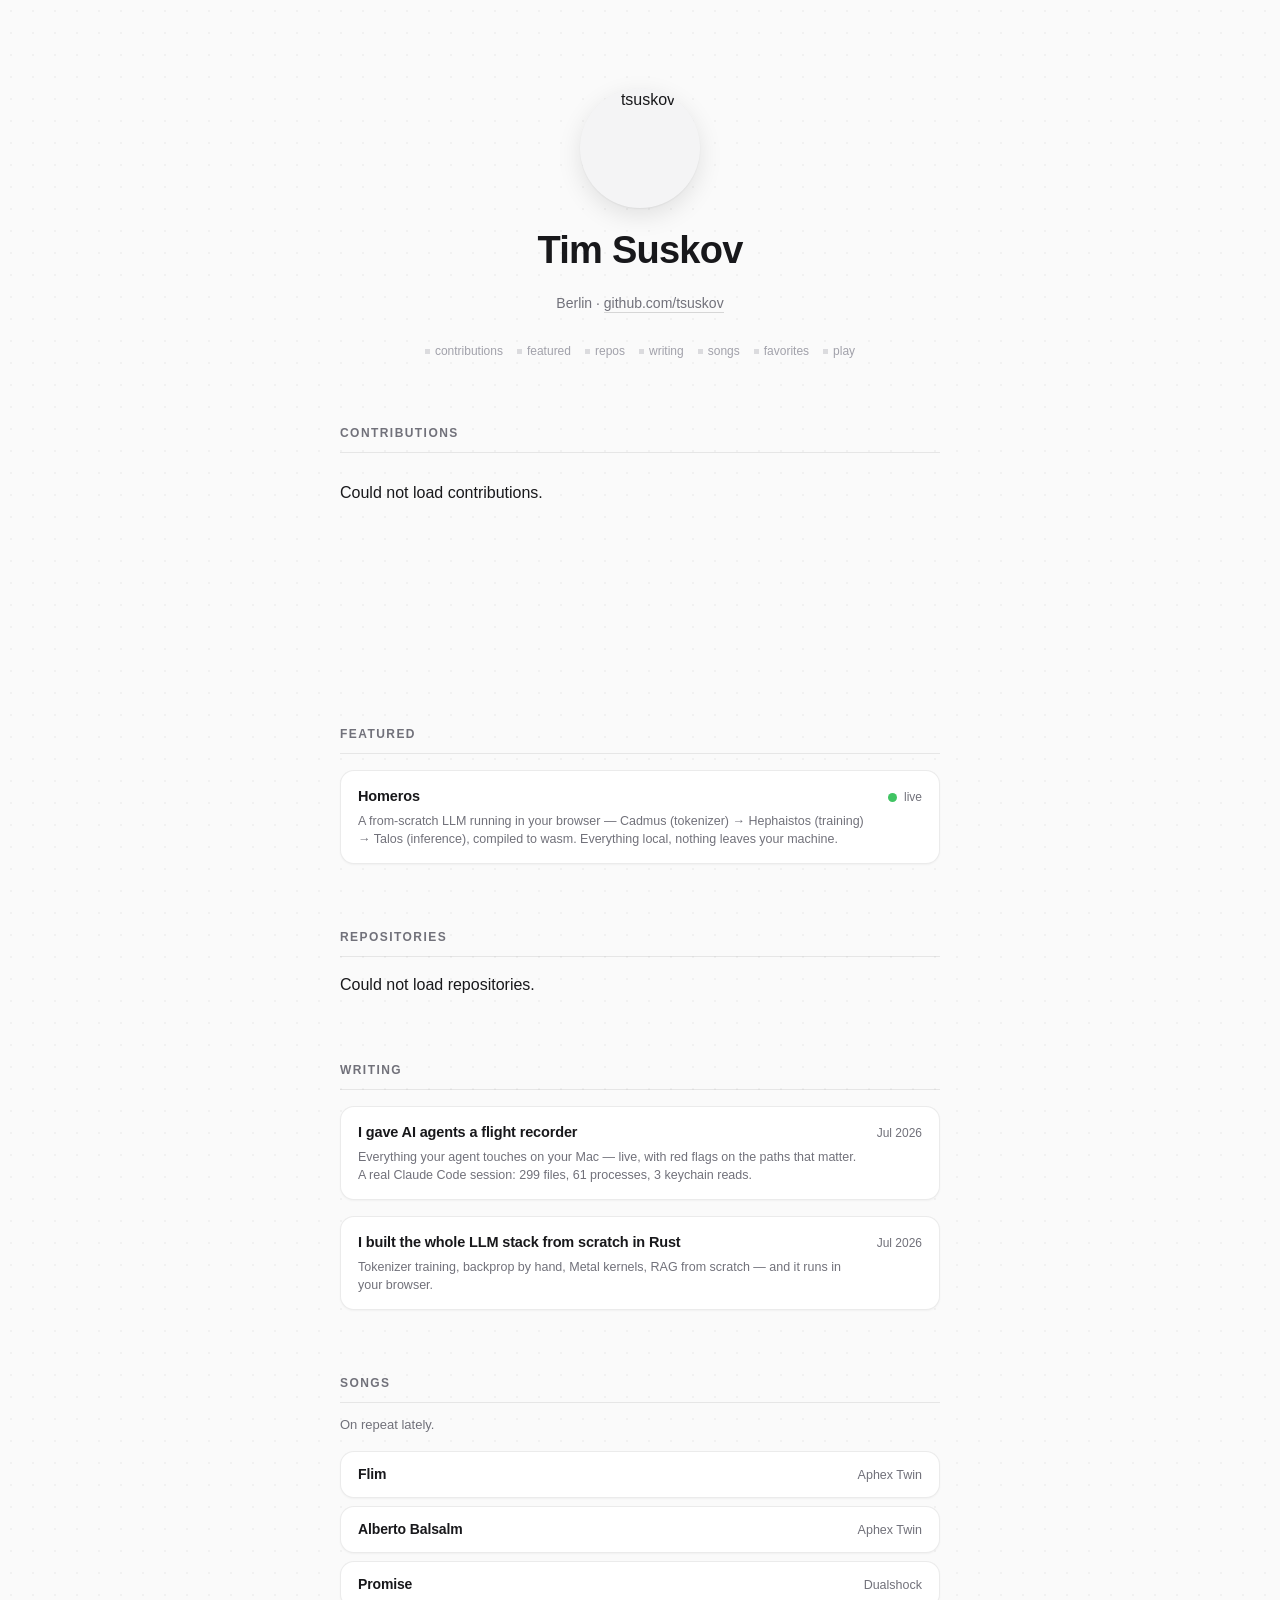
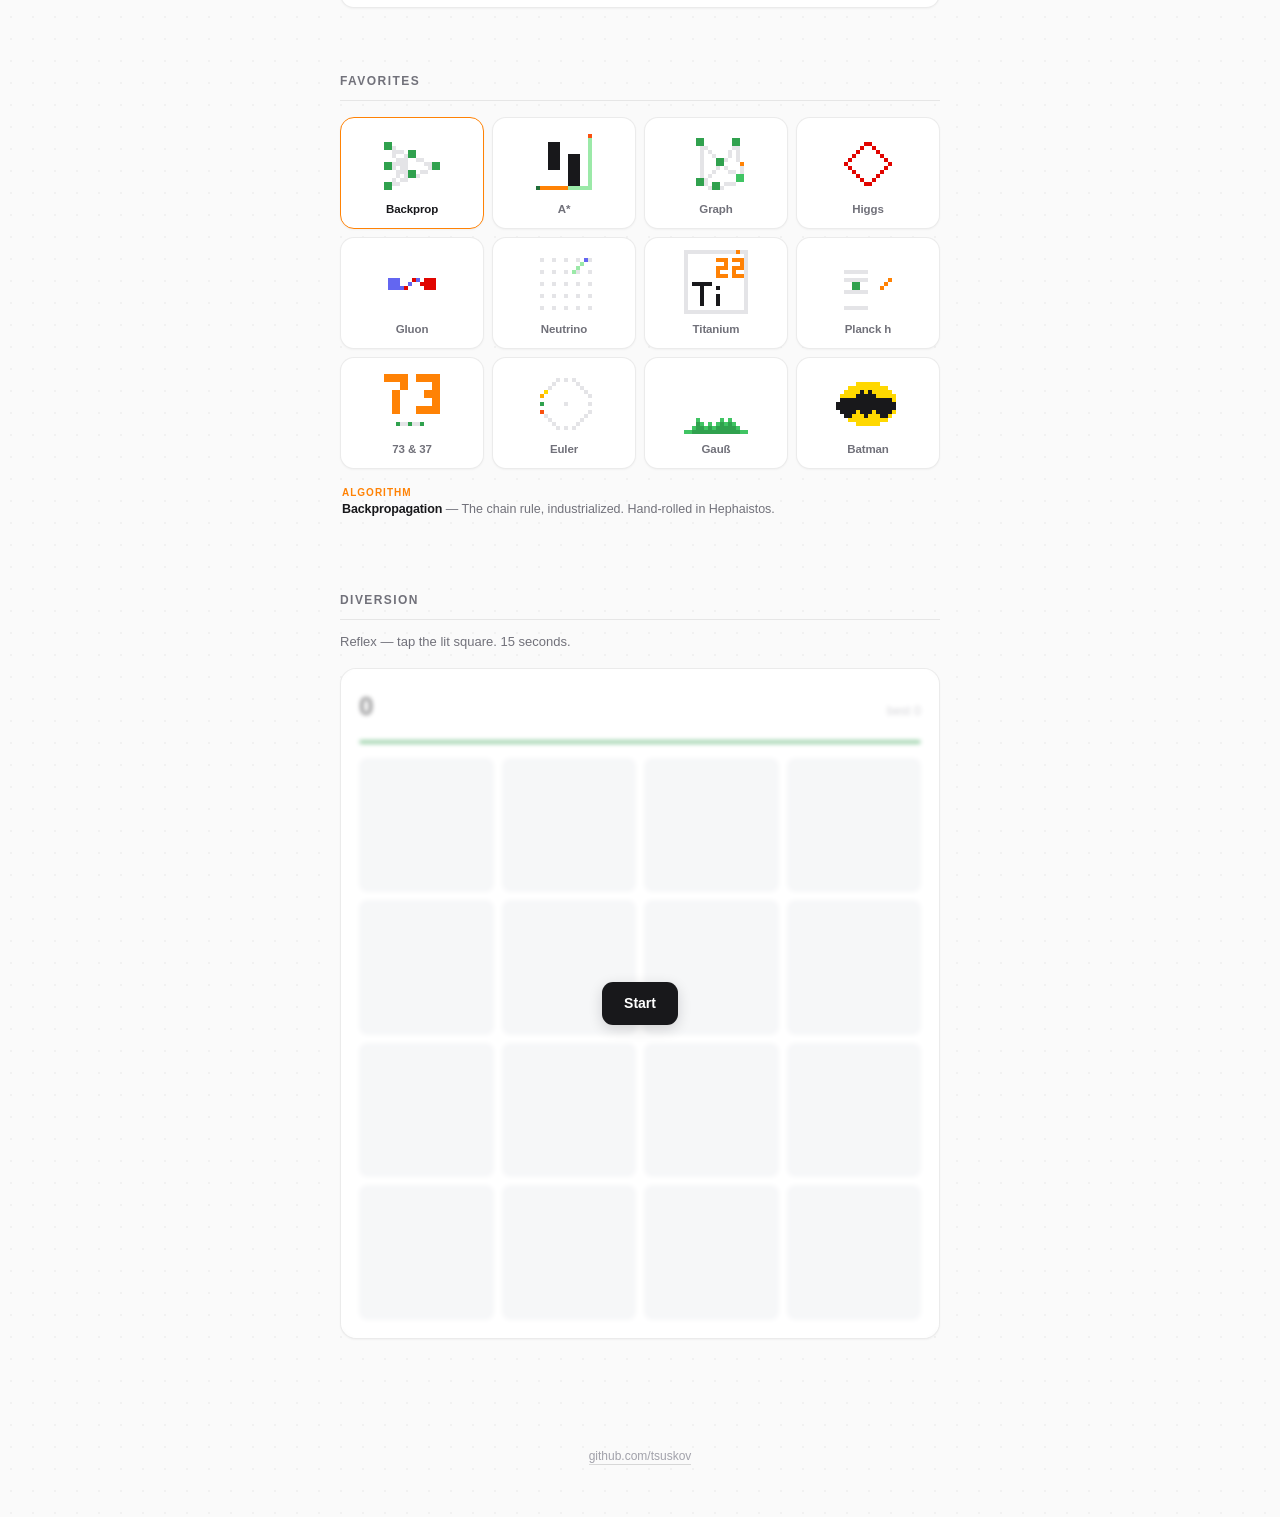
==== commit 3c6c7436: "Cache-bust scripts (stale favorites.js left canvases blank), drop favorites subtitle" ====
--- a/index.html
+++ b/index.html
@@ -93,7 +93,6 @@
 
             <section class="section" id="favorites">
                 <h2 class="section-title">Favorites</h2>
-                <p class="section-sub">The nerd canon — algorithms, particles, heroes. In pixels.</p>
                 <div class="fav-grid">
                     <button type="button" class="fav-tile" aria-pressed="false" data-viz="backprop" data-kicker="algorithm" data-name="Backpropagation" data-desc="The chain rule, industrialized. Hand-rolled in Hephaistos.">
                         <canvas class="fav-viz" width="16" height="16"></canvas>
@@ -171,7 +170,7 @@
             </footer>
         </main>
 
-        <script src="contributions.js"></script>
-        <script src="favorites.js"></script>
+        <script src="contributions.js?v=2"></script>
+        <script src="favorites.js?v=2"></script>
     </body>
 </html>
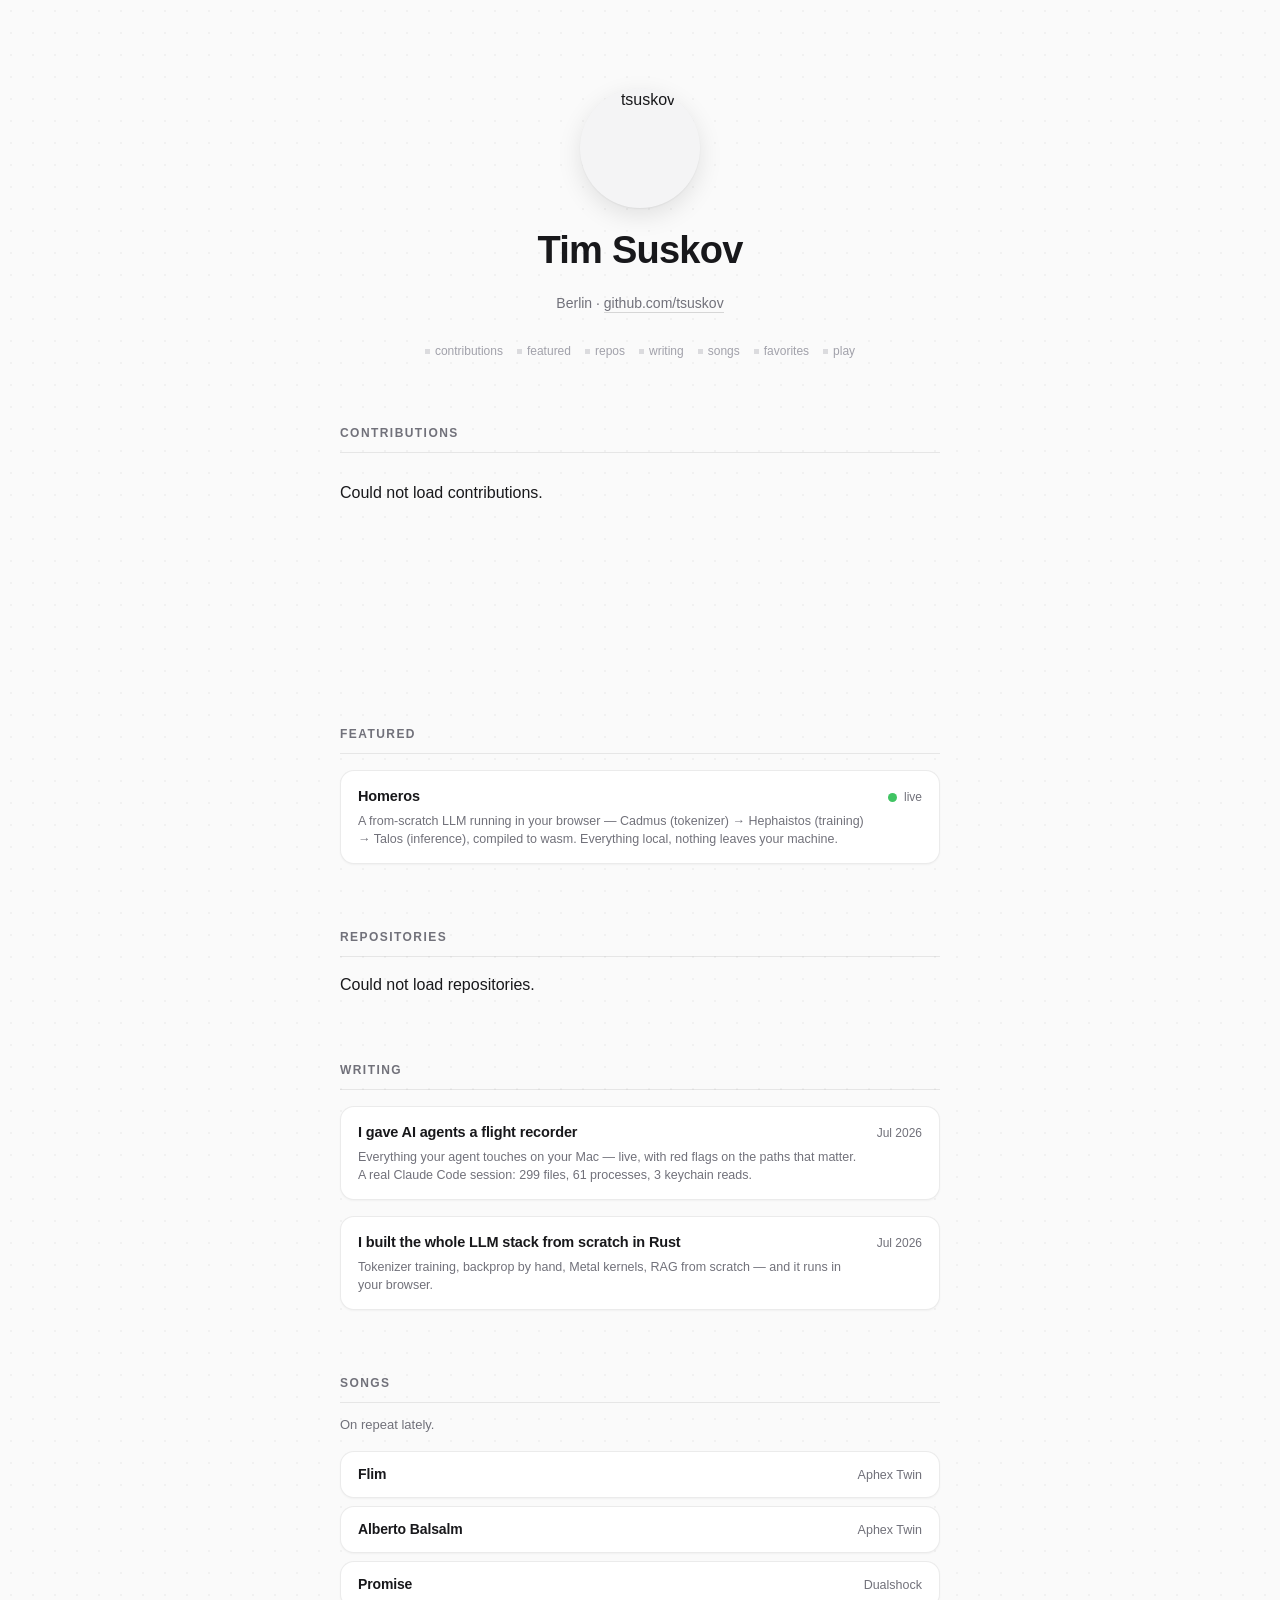
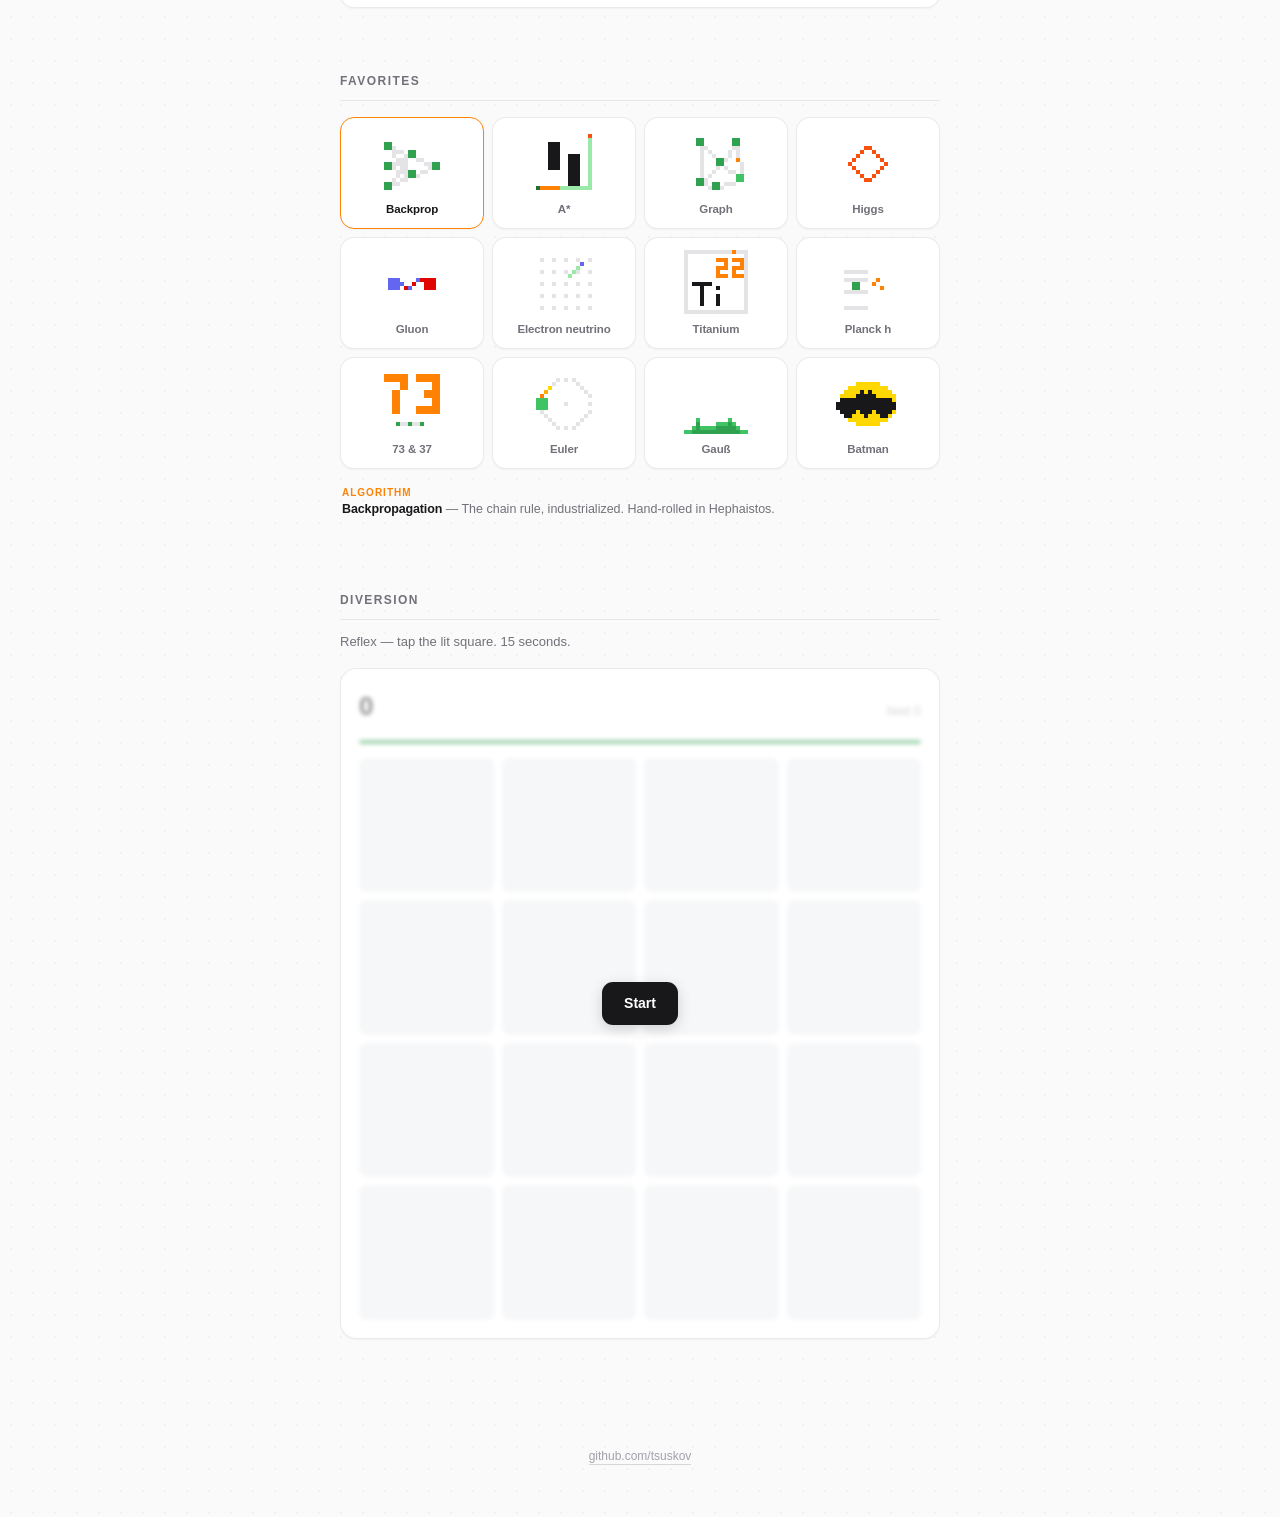
==== commit 83a5d9c6: "Always animate favorites (iOS Reduce Motion froze them), label the electron neutrino fully" ====
--- a/index.html
+++ b/index.html
@@ -116,7 +116,7 @@
                     </button>
                     <button type="button" class="fav-tile" aria-pressed="false" data-viz="neutrino" data-kicker="fermion" data-name="Electron neutrino" data-desc="Trillions pass through you every second. None of them care.">
                         <canvas class="fav-viz" width="16" height="16"></canvas>
-                        <span class="fav-tile-label">Neutrino</span>
+                        <span class="fav-tile-label">Electron neutrino</span>
                     </button>
                     <button type="button" class="fav-tile" aria-pressed="false" data-viz="titanium" data-kicker="element" data-name="Titanium" data-desc="Ti · 22 — light, strong, refuses to rust.">
                         <canvas class="fav-viz" width="16" height="16"></canvas>
@@ -171,6 +171,6 @@
         </main>
 
         <script src="contributions.js?v=2"></script>
-        <script src="favorites.js?v=2"></script>
+        <script src="favorites.js?v=3"></script>
     </body>
 </html>
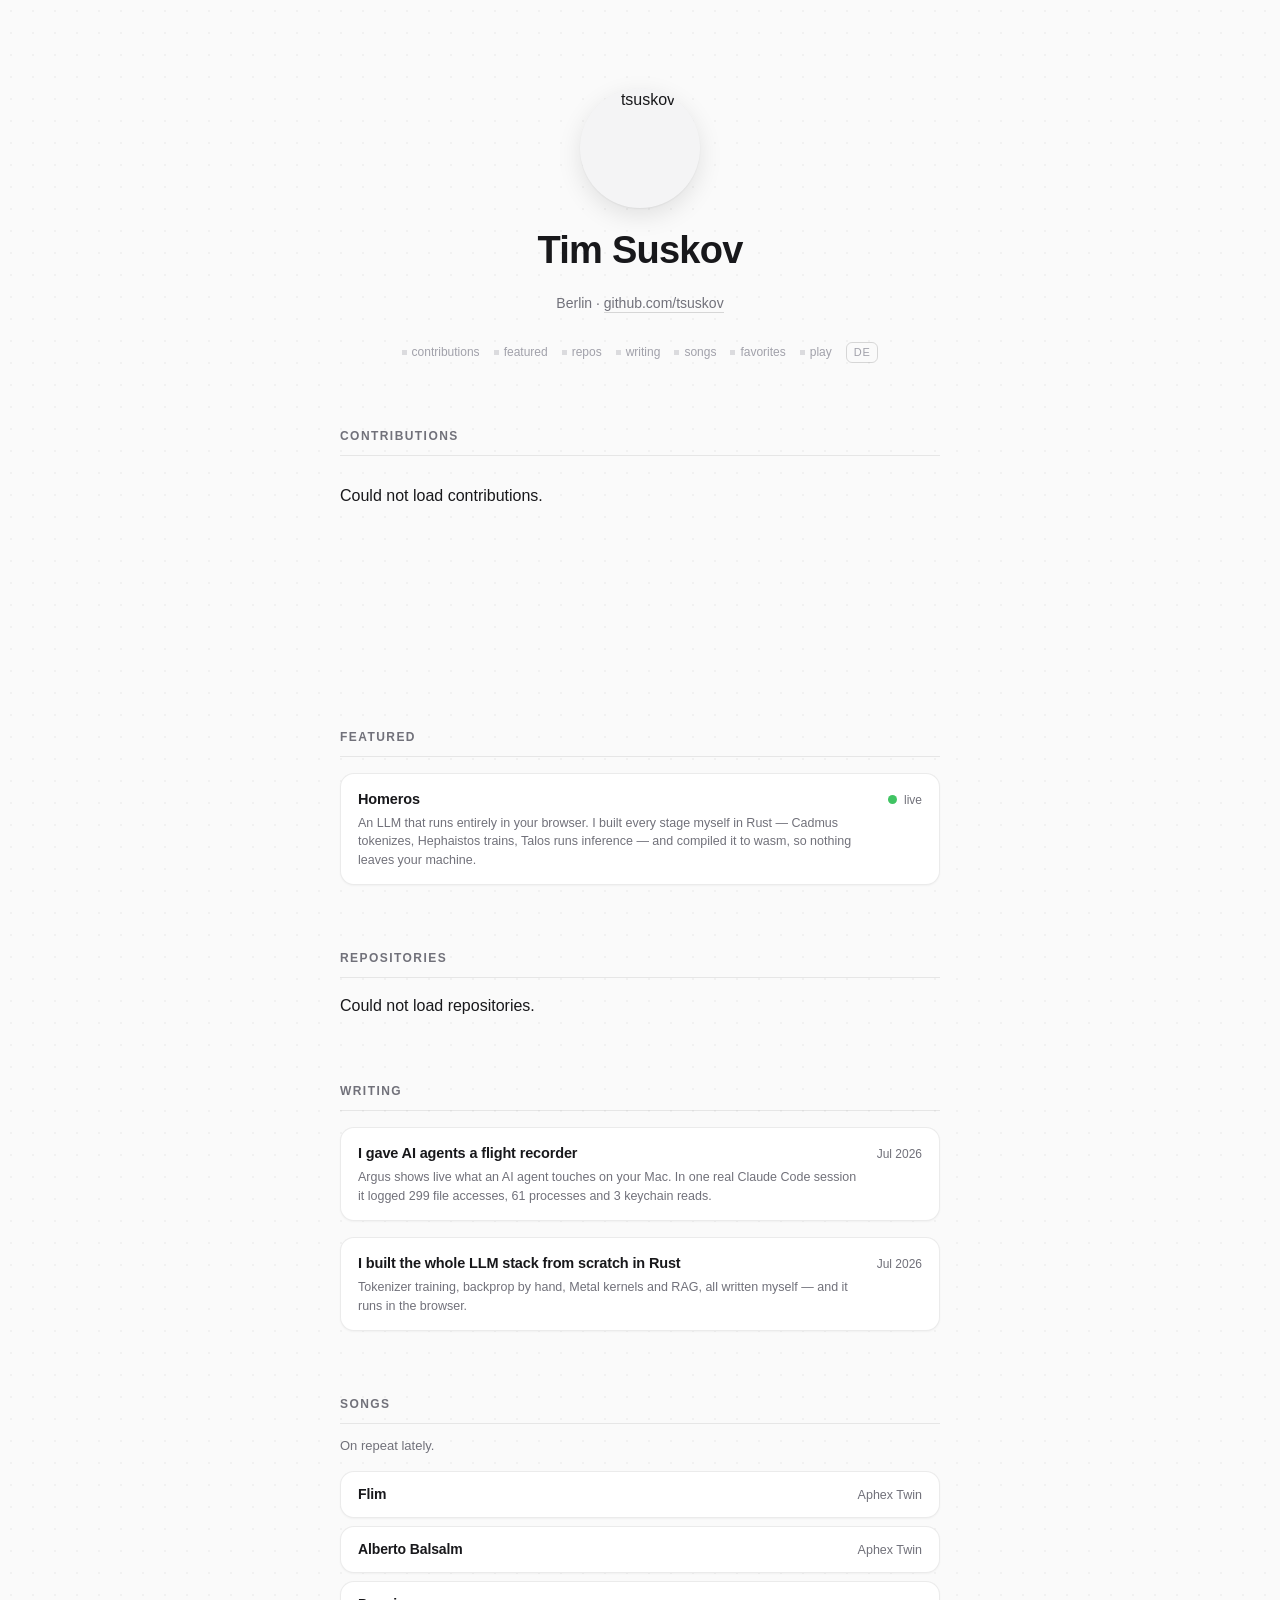
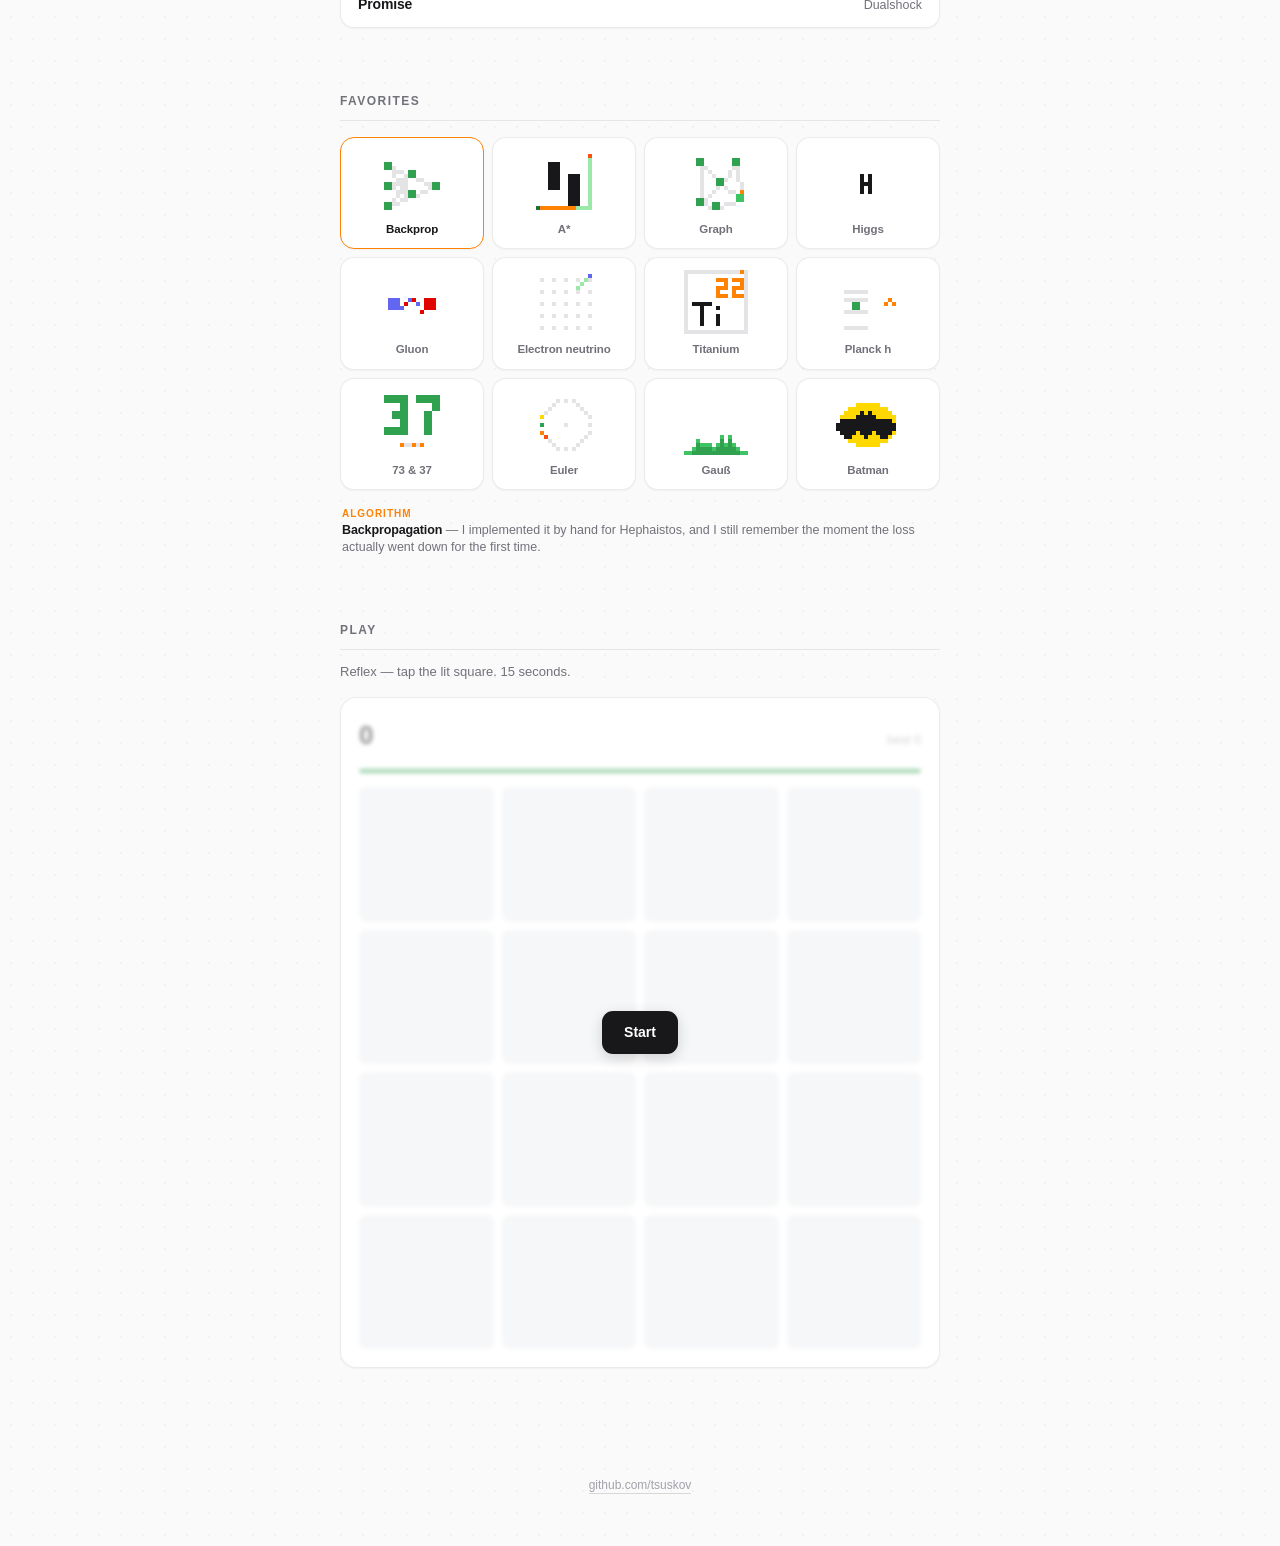
==== commit 4f530153: "Rewrite copy in a personal voice, add EN/DE language switch" ====
--- a/index.html
+++ b/index.html
@@ -4,16 +4,16 @@
         <meta charset="UTF-8" />
         <meta name="viewport" content="width=device-width, initial-scale=1.0" />
         <title>Tim Suskov</title>
-        <meta name="description" content="Tim Suskov — developer in Berlin. Profile, contributions and projects, under x-ray." />
+        <meta name="description" content="Tim Suskov — developer in Berlin, building an LLM stack from scratch in Rust." />
         <link rel="icon" type="image/png" href="favicon.png" />
         <link rel="apple-touch-icon" href="apple-touch-icon.png" />
         <meta property="og:title" content="Tim Suskov" />
         <meta property="og:type" content="website" />
         <meta property="og:url" content="https://tsuskov.github.io/" />
-        <meta property="og:description" content="Developer in Berlin. Profile, contributions and projects, under x-ray." />
+        <meta property="og:description" content="Developer in Berlin, building an LLM stack from scratch in Rust." />
         <meta property="og:image" content="https://tsuskov.github.io/og.png" />
         <meta name="twitter:card" content="summary_large_image" />
-        <link rel="stylesheet" href="style.css?v=5" />
+        <link rel="stylesheet" href="style.css?v=6" />
     </head>
     <body>
         <main class="container">
@@ -26,64 +26,60 @@
                 </p>
                 <p class="profile-stats" id="profile-stats"></p>
                 <nav class="profile-nav">
-                    <a href="#contributions">contributions</a>
-                    <a href="#featured">featured</a>
-                    <a href="#repos">repos</a>
-                    <a href="#writing">writing</a>
-                    <a href="#songs">songs</a>
-                    <a href="#favorites">favorites</a>
-                    <a href="#play">play</a>
+                    <a href="#contributions" data-i18n="nav.contributions">contributions</a>
+                    <a href="#featured" data-i18n="nav.featured">featured</a>
+                    <a href="#repos" data-i18n="nav.repos">repos</a>
+                    <a href="#writing" data-i18n="nav.writing">writing</a>
+                    <a href="#songs" data-i18n="nav.songs">songs</a>
+                    <a href="#favorites" data-i18n="nav.favorites">favorites</a>
+                    <a href="#play" data-i18n="nav.play">play</a>
+                    <button type="button" class="lang-toggle" id="lang-toggle" aria-label="Sprache wechseln / switch language">DE</button>
                 </nav>
             </header>
 
             <section class="section" id="contributions">
-                <h2 class="section-title">Contributions</h2>
+                <h2 class="section-title" data-i18n="title.contributions">Contributions</h2>
                 <p class="section-sub" id="contrib-total"></p>
                 <div id="contrib-graph"></div>
             </section>
 
             <section class="section" id="featured">
-                <h2 class="section-title">Featured</h2>
+                <h2 class="section-title" data-i18n="title.featured">Featured</h2>
                 <a class="repo-card" href="https://tsuskov.github.io/talos-forge/">
                     <span class="repo-main">
                         <span class="repo-name">Homeros</span>
-                        <span class="repo-desc">
-                            A from-scratch LLM running in your browser —
-                            Cadmus (tokenizer) → Hephaistos (training) →
-                            Talos (inference), compiled to wasm. Everything
-                            local, nothing leaves your machine.
-                        </span>
+                        <span class="repo-desc" data-i18n="featured.homeros">An LLM that runs entirely in your browser. I built every stage myself in Rust — Cadmus tokenizes, Hephaistos trains, Talos runs inference — and compiled it to wasm, so nothing leaves your machine.</span>
                     </span>
                     <span class="repo-lang live">live</span>
                 </a>
             </section>
 
             <section class="section" id="repos">
-                <h2 class="section-title">Repositories</h2>
+                <h2 class="section-title" data-i18n="title.repos">Repositories</h2>
                 <div id="repo-list"></div>
             </section>
 
             <section class="section" id="writing">
-                <h2 class="section-title">Writing</h2>
+                <h2 class="section-title" data-i18n="title.writing">Writing</h2>
                 <a class="repo-card" href="blog/argus.html">
                     <span class="repo-main">
-                        <span class="repo-name">I gave AI agents a flight recorder</span>
-                        <span class="repo-desc">Everything your agent touches on your Mac — live, with red flags on the paths that matter. A real Claude Code session: 299 files, 61 processes, 3 keychain reads.</span>
+                        <span class="repo-name" data-i18n="writing.argus.title">I gave AI agents a flight recorder</span>
+                        <span class="repo-desc" data-i18n="writing.argus.desc">Argus shows live what an AI agent touches on your Mac. In one real Claude Code session it logged 299 file accesses, 61 processes and 3 keychain reads.</span>
                     </span>
                     <span class="repo-lang plain">Jul 2026</span>
                 </a>
                 <a class="repo-card" href="blog/talos.html">
                     <span class="repo-main">
-                        <span class="repo-name">I built the whole LLM stack from scratch in Rust</span>
-                        <span class="repo-desc">Tokenizer training, backprop by hand, Metal kernels, RAG from scratch — and it runs in your browser.</span>
+                        <span class="repo-name" data-i18n="writing.talos.title">I built the whole LLM stack from scratch in Rust</span>
+                        <span class="repo-desc" data-i18n="writing.talos.desc">Tokenizer training, backprop by hand, Metal kernels and RAG, all written myself — and it runs in the browser.</span>
                     </span>
                     <span class="repo-lang plain">Jul 2026</span>
                 </a>
             </section>
 
             <section class="section" id="songs">
-                <h2 class="section-title">Songs</h2>
-                <p class="section-sub">On repeat lately.</p>
+                <h2 class="section-title" data-i18n="title.songs">Songs</h2>
+                <p class="section-sub" data-i18n="songs.sub">On repeat lately.</p>
                 <div class="song-list" id="song-list">
                     <a class="song" href="https://music.apple.com/de/album/flim/282478739?i=282478754" target="_blank" rel="noopener"><span class="song-title">Flim</span><span class="song-artist">Aphex Twin</span></a>
                     <a class="song" href="https://music.apple.com/de/album/alberto-balsalm-1994/281829991?i=281830075" target="_blank" rel="noopener"><span class="song-title">Alberto Balsalm</span><span class="song-artist">Aphex Twin</span></a>
@@ -92,53 +88,101 @@
             </section>
 
             <section class="section" id="favorites">
-                <h2 class="section-title">Favorites</h2>
+                <h2 class="section-title" data-i18n="title.favorites">Favorites</h2>
                 <div class="fav-grid">
-                    <button type="button" class="fav-tile" aria-pressed="false" data-viz="backprop" data-kicker="algorithm" data-name="Backpropagation" data-desc="The chain rule, industrialized. Hand-rolled in Hephaistos.">
+                    <button type="button" class="fav-tile" aria-pressed="false" data-viz="backprop"
+                        data-kicker="algorithm" data-kicker-de="algorithmus"
+                        data-name="Backpropagation"
+                        data-desc="I implemented it by hand for Hephaistos, and I still remember the moment the loss actually went down for the first time."
+                        data-desc-de="Ich habe es für Hephaistos von Hand implementiert und erinnere mich noch genau an den Moment, als der Loss zum ersten Mal wirklich runterging.">
                         <canvas class="fav-viz" width="16" height="16"></canvas>
                         <span class="fav-tile-label">Backprop</span>
                     </button>
-                    <button type="button" class="fav-tile" aria-pressed="false" data-viz="astar" data-kicker="algorithm" data-name="A*" data-desc="Dijkstra, but it knows where it's going.">
+                    <button type="button" class="fav-tile" aria-pressed="false" data-viz="astar"
+                        data-kicker="algorithm" data-kicker-de="algorithmus"
+                        data-name="A*"
+                        data-desc="I first used it for pathfinding in the small games I made when I started coding, and I've liked it ever since."
+                        data-desc-de="Ich habe ihn zum ersten Mal fürs Pathfinding in meinen ersten kleinen Spielen benutzt und mag ihn seitdem.">
                         <canvas class="fav-viz" width="16" height="16"></canvas>
                         <span class="fav-tile-label">A*</span>
                     </button>
-                    <button type="button" class="fav-tile" aria-pressed="false" data-viz="graph" data-kicker="data structure" data-name="Graph" data-desc="Everything is one, if you squint hard enough.">
+                    <button type="button" class="fav-tile" aria-pressed="false" data-viz="graph"
+                        data-kicker="data structure" data-kicker-de="datenstruktur"
+                        data-name="Graph"
+                        data-desc="Sooner or later every project I start turns out to be a graph problem, so at some point I just accepted it."
+                        data-desc-de="Früher oder später stellt sich jedes meiner Projekte als Graphenproblem heraus — irgendwann habe ich es einfach akzeptiert.">
                         <canvas class="fav-viz" width="16" height="16"></canvas>
                         <span class="fav-tile-label">Graph</span>
                     </button>
-                    <button type="button" class="fav-tile" aria-pressed="false" data-viz="higgs" data-kicker="boson" data-name="Higgs boson" data-desc="The reason anything weighs anything at all.">
+                    <button type="button" class="fav-tile" aria-pressed="false" data-viz="higgs"
+                        data-kicker="boson"
+                        data-name="Higgs boson" data-name-de="Higgs-Boson"
+                        data-desc="I like that mass isn't something you have but an interaction you take part in — that idea got me into particle physics."
+                        data-desc-de="Mir gefällt, dass Masse nichts ist, das man hat, sondern eine Wechselwirkung, an der man teilnimmt — diese Idee hat mich zur Teilchenphysik gebracht.">
                         <canvas class="fav-viz" width="16" height="16"></canvas>
                         <span class="fav-tile-label">Higgs</span>
                     </button>
-                    <button type="button" class="fav-tile" aria-pressed="false" data-viz="gluon" data-kicker="boson" data-name="Gluon" data-desc="Holds quarks together and never shows up alone.">
+                    <button type="button" class="fav-tile" aria-pressed="false" data-viz="gluon"
+                        data-kicker="boson"
+                        data-name="Gluon"
+                        data-desc="It's the reason a quark can never be alone — I read about confinement in school and haven't fully gotten over it."
+                        data-desc-de="Es ist der Grund, warum ein Quark nie allein sein kann — ich habe in der Schule von Confinement gelesen und bin bis heute nicht ganz darüber hinweg.">
                         <canvas class="fav-viz" width="16" height="16"></canvas>
                         <span class="fav-tile-label">Gluon</span>
                     </button>
-                    <button type="button" class="fav-tile" aria-pressed="false" data-viz="neutrino" data-kicker="fermion" data-name="Electron neutrino" data-desc="Trillions pass through you every second. None of them care.">
-                        <canvas class="fav-viz" width="16" height="16"></canvas>
-                        <span class="fav-tile-label">Electron neutrino</span>
-                    </button>
-                    <button type="button" class="fav-tile" aria-pressed="false" data-viz="titanium" data-kicker="element" data-name="Titanium" data-desc="Ti · 22 — light, strong, refuses to rust.">
-                        <canvas class="fav-viz" width="16" height="16"></canvas>
-                        <span class="fav-tile-label">Titanium</span>
-                    </button>
-                    <button type="button" class="fav-tile" aria-pressed="false" data-viz="planck" data-kicker="constant" data-name="Planck constant" data-desc="h = 6.626×10⁻³⁴ J·s. The universe's pixel size.">
+                    <button type="button" class="fav-tile" aria-pressed="false" data-viz="neutrino"
+                        data-kicker="fermion"
+                        data-name="Electron neutrino" data-name-de="Elektron-Neutrino"
+                        data-desc="Trillions of them fly through you every second without leaving a trace — my go-to fact when someone asks why I like physics."
+                        data-desc-de="Billionen davon fliegen jede Sekunde spurlos durch dich durch — mein Standard-Fakt, wenn jemand fragt, warum ich Physik mag.">
+                        <canvas class="fav-viz" width="16" height="16"></canvas>
+                        <span class="fav-tile-label" data-i18n="fav.label.neutrino">Electron neutrino</span>
+                    </button>
+                    <button type="button" class="fav-tile" aria-pressed="false" data-viz="titanium"
+                        data-kicker="element"
+                        data-name="Titanium" data-name-de="Titan"
+                        data-desc="Ever since chemistry class it's been my answer to 'favorite element' — light, strong, and it just doesn't corrode."
+                        data-desc-de="Seit dem Chemieunterricht meine Antwort auf die Frage nach dem Lieblingselement — leicht, stabil, und es korrodiert einfach nicht.">
+                        <canvas class="fav-viz" width="16" height="16"></canvas>
+                        <span class="fav-tile-label" data-i18n="fav.label.titanium">Titanium</span>
+                    </button>
+                    <button type="button" class="fav-tile" aria-pressed="false" data-viz="planck"
+                        data-kicker="constant" data-kicker-de="konstante"
+                        data-name="Planck constant" data-name-de="Planck-Konstante"
+                        data-desc="h = 6.626×10⁻³⁴ J·s — the idea that energy comes in smallest steps blew my mind in school, and it still does."
+                        data-desc-de="h = 6,626×10⁻³⁴ J·s — dass Energie in kleinsten Schritten kommt, hat mich in der Schule umgehauen und tut es bis heute.">
                         <canvas class="fav-viz" width="16" height="16"></canvas>
                         <span class="fav-tile-label">Planck h</span>
                     </button>
-                    <button type="button" class="fav-tile" aria-pressed="false" data-viz="emirp" data-kicker="number" data-name="73 &amp; 37" data-desc="Mirror primes — the 21st and the 12th. And 1001001 reads the same backwards.">
+                    <button type="button" class="fav-tile" aria-pressed="false" data-viz="emirp"
+                        data-kicker="number" data-kicker-de="zahl"
+                        data-name="73 &amp; 37"
+                        data-desc="Yes, I got this one from Sheldon Cooper — but I checked the math myself: mirror primes, the 21st and the 12th, and 73 in binary is a palindrome."
+                        data-desc-de="Ja, das habe ich von Sheldon Cooper — aber nachgerechnet habe ich selbst: Spiegel-Primzahlen, die 21. und die 12., und 73 ist binär ein Palindrom.">
                         <canvas class="fav-viz" width="16" height="16"></canvas>
                         <span class="fav-tile-label">73 &amp; 37</span>
                     </button>
-                    <button type="button" class="fav-tile" aria-pressed="false" data-viz="euler" data-kicker="hero" data-name="Leonhard Euler" data-desc="e&lt;sup&gt;iπ&lt;/sup&gt; + 1 = 0. Case closed.">
+                    <button type="button" class="fav-tile" aria-pressed="false" data-viz="euler"
+                        data-kicker="hero" data-kicker-de="held"
+                        data-name="Leonhard Euler"
+                        data-desc="Every time I think I've found something neat in math, it turns out Euler already did it around 1750 — at this point I just admire him."
+                        data-desc-de="Jedes Mal, wenn ich denke, ich hätte etwas Schönes in der Mathematik gefunden, war Euler um 1750 schon da — inzwischen bewundere ich ihn einfach.">
                         <canvas class="fav-viz" width="16" height="16"></canvas>
                         <span class="fav-tile-label">Euler</span>
                     </button>
-                    <button type="button" class="fav-tile" aria-pressed="false" data-viz="gauss" data-kicker="hero" data-name="Carl Friedrich Gauß" data-desc="Summed 1–100 at seven and never slowed down.">
+                    <button type="button" class="fav-tile" aria-pressed="false" data-viz="gauss"
+                        data-kicker="hero" data-kicker-de="held"
+                        data-name="Carl Friedrich Gauß"
+                        data-desc="The story of him summing 1 to 100 as a schoolkid is half the reason I ended up in math — and his distribution shows up in every ML project I touch."
+                        data-desc-de="Die Geschichte, wie er als Schulkind 1 bis 100 addiert hat, ist der halbe Grund, warum ich bei der Mathematik gelandet bin — und seine Verteilung taucht in jedem meiner ML-Projekte wieder auf.">
                         <canvas class="fav-viz" width="16" height="16"></canvas>
                         <span class="fav-tile-label">Gauß</span>
                     </button>
-                    <button type="button" class="fav-tile" aria-pressed="false" data-viz="batman" data-kicker="hero" data-name="Batman" data-desc="No superpowers. Just preparation.">
+                    <button type="button" class="fav-tile" aria-pressed="false" data-viz="batman"
+                        data-kicker="hero" data-kicker-de="held"
+                        data-name="Batman"
+                        data-desc="My first GitHub account was called Leg0Batman, so this one is non-negotiable."
+                        data-desc-de="Mein erster GitHub-Account hieß Leg0Batman — das hier steht also nicht zur Debatte.">
                         <canvas class="fav-viz" width="16" height="16"></canvas>
                         <span class="fav-tile-label">Batman</span>
                     </button>
@@ -150,8 +194,8 @@
             </section>
 
             <section class="section" id="play">
-                <h2 class="section-title">Diversion</h2>
-                <p class="section-sub">Reflex — tap the lit square. 15 seconds.</p>
+                <h2 class="section-title" data-i18n="title.play">Play</h2>
+                <p class="section-sub" data-i18n="play.sub">Reflex — tap the lit square. 15 seconds.</p>
                 <div class="game" id="game">
                     <div class="game-hud">
                         <span class="game-score" id="game-score">0</span>
@@ -170,7 +214,8 @@
             </footer>
         </main>
 
-        <script src="contributions.js?v=2"></script>
-        <script src="favorites.js?v=3"></script>
+        <script src="i18n.js?v=1"></script>
+        <script src="contributions.js?v=3"></script>
+        <script src="favorites.js?v=4"></script>
     </body>
 </html>
--- a/style.css
+++ b/style.css
@@ -183,6 +183,21 @@
 }
 .profile-nav a:hover { color: var(--text); }
 .profile-nav a:hover::before { background: var(--pixel-orange); opacity: 1; }
+
+/* EN/DE switch — shows the language you'd switch to */
+.lang-toggle {
+  font: inherit;
+  font-size: 11px;
+  letter-spacing: 0.06em;
+  color: var(--text-faint);
+  background: none;
+  border: 1px solid var(--border-strong);
+  border-radius: 6px;
+  padding: 1px 7px;
+  cursor: pointer;
+  transition: color 160ms var(--ease-out), border-color 160ms var(--ease-out);
+}
+.lang-toggle:hover { color: var(--text); border-color: var(--text); }
 
 /* ── sections ──────────────────────────────────────────────────────────── */
 .section {
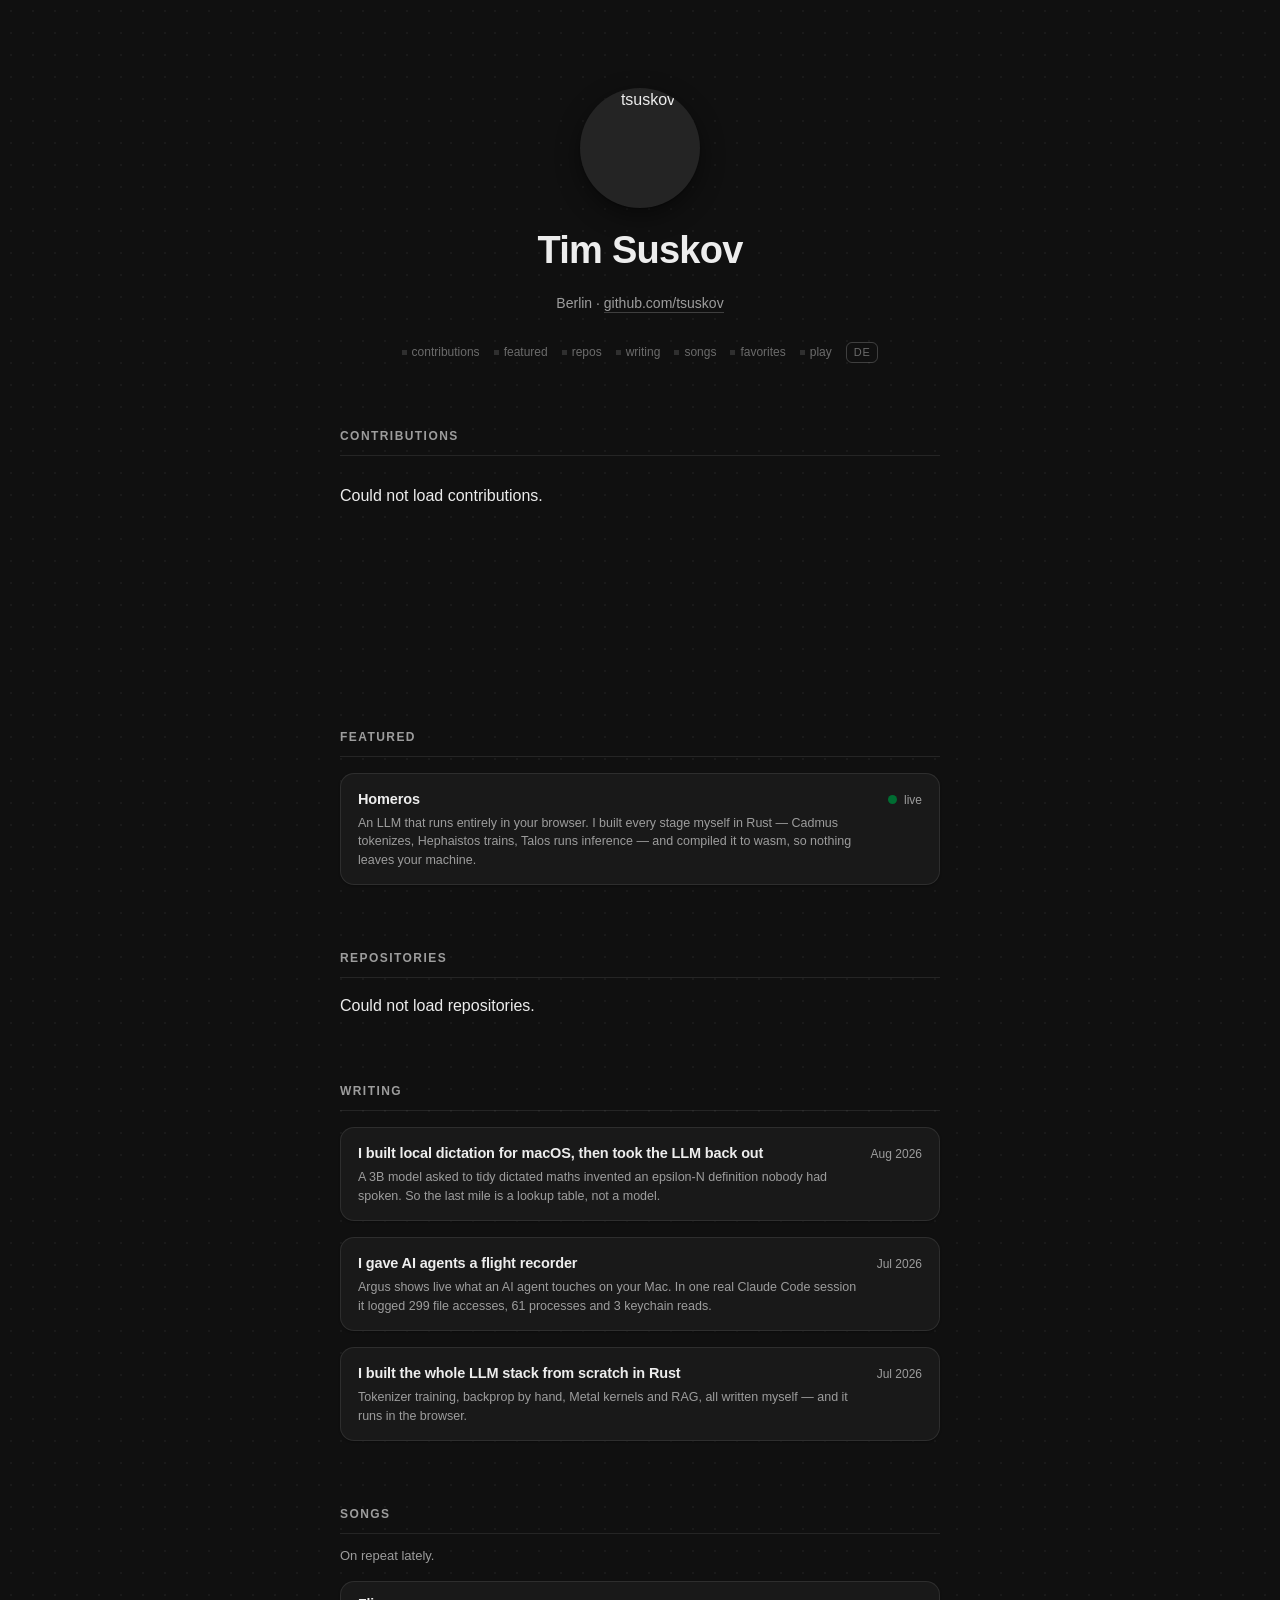
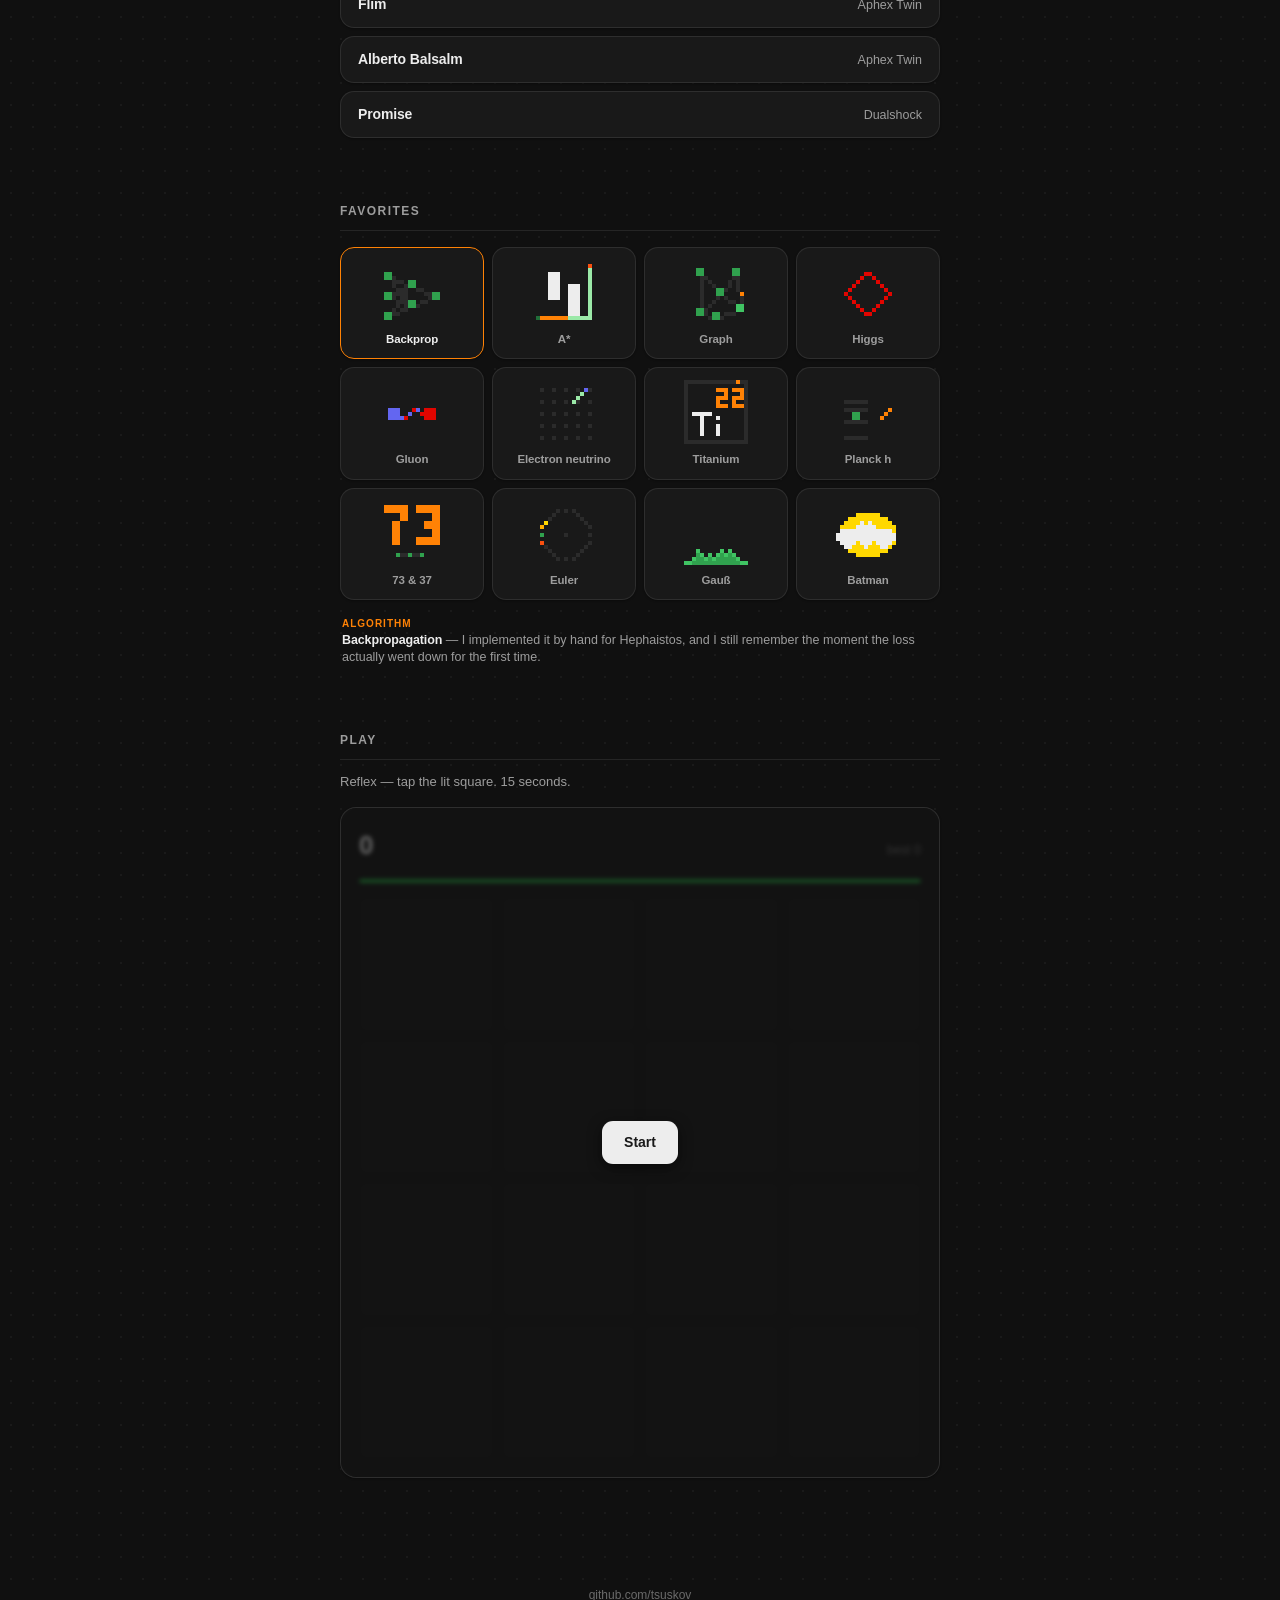
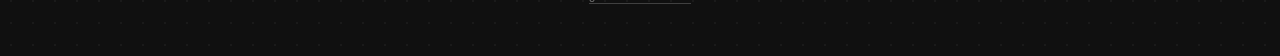
==== commit f7631a54: "Turn the site dark Same layout, inverted palette: #101010 ground, #191919 cards, white hairlines ins" ====
--- a/index.html
+++ b/index.html
@@ -13,7 +13,7 @@
         <meta property="og:description" content="Developer in Berlin, building an LLM stack from scratch in Rust." />
         <meta property="og:image" content="https://tsuskov.github.io/og.png" />
         <meta name="twitter:card" content="summary_large_image" />
-        <link rel="stylesheet" href="style.css?v=6" />
+        <link rel="stylesheet" href="style.css?v=7" />
     </head>
     <body>
         <main class="container">
@@ -61,6 +61,13 @@
 
             <section class="section" id="writing">
                 <h2 class="section-title" data-i18n="title.writing">Writing</h2>
+                <a class="repo-card" href="blog/echo.html">
+                    <span class="repo-main">
+                        <span class="repo-name" data-i18n="writing.echo.title">I built local dictation for macOS, then took the LLM back out</span>
+                        <span class="repo-desc" data-i18n="writing.echo.desc">A 3B model asked to tidy dictated maths invented an epsilon-N definition nobody had spoken. So the last mile is a lookup table, not a model.</span>
+                    </span>
+                    <span class="repo-lang plain">Aug 2026</span>
+                </a>
                 <a class="repo-card" href="blog/argus.html">
                     <span class="repo-main">
                         <span class="repo-name" data-i18n="writing.argus.title">I gave AI agents a flight recorder</span>
@@ -216,6 +223,6 @@
 
         <script src="i18n.js?v=1"></script>
         <script src="contributions.js?v=3"></script>
-        <script src="favorites.js?v=4"></script>
+        <script src="favorites.js?v=5"></script>
     </body>
 </html>
--- a/style.css
+++ b/style.css
@@ -1,27 +1,29 @@
 :root {
+  color-scheme: dark;
+
   /* Emil easing curves */
   --ease-out: cubic-bezier(0.23, 1, 0.32, 1);
   --ease-in-out: cubic-bezier(0.77, 0, 0.175, 1);
 
-  --bg: #fafafa;
-  --surface: #ffffff;
-  --border: rgba(0, 0, 0, 0.08);
-  --border-strong: rgba(0, 0, 0, 0.14);
-  --text: #18181b;
-  --text-muted: #71717a;
-  --text-faint: #a1a1aa;
-  --accent: #18181b;
-  --hover: #f4f4f5;
+  --bg: #101010;
+  --surface: #191919;
+  --border: rgba(255, 255, 255, 0.09);
+  --border-strong: rgba(255, 255, 255, 0.20);
+  --text: #ededed;
+  --text-muted: #9d9d9d;
+  --text-faint: #6b6b6b;
+  --accent: #ededed;
+  --hover: #242424;
 
   /* Mistral-style pixel orange */
   --pixel-orange: #ff8205;
 
-  /* contribution scale */
-  --c0: #ebedf0;
-  --c1: #9be9a8;
-  --c2: #40c463;
-  --c3: #30a14e;
-  --c4: #216e39;
+  /* contribution scale — GitHubs Dunkel-Rampe, für schwarzen Grund gemacht */
+  --c0: #1b1b1b;
+  --c1: #0e4429;
+  --c2: #006d32;
+  --c3: #26a641;
+  --c4: #39d353;
 }
 
 * { margin: 0; padding: 0; box-sizing: border-box; }
@@ -33,7 +35,7 @@
 body {
   background-color: var(--bg);
   /* whisper-faint dot grid for texture, not noise */
-  background-image: radial-gradient(rgba(0, 0, 0, 0.035) 1px, transparent 1px);
+  background-image: radial-gradient(rgba(255, 255, 255, 0.045) 1px, transparent 1px);
   background-size: 22px 22px;
   font-family: -apple-system, BlinkMacSystemFont, "Segoe UI", Roboto, Helvetica, Arial, sans-serif;
   -webkit-font-smoothing: antialiased;
@@ -93,8 +95,8 @@
   background: var(--hover);
   object-fit: cover;
   box-shadow:
-    0 1px 2px rgba(0, 0, 0, 0.06),
-    0 8px 24px rgba(0, 0, 0, 0.10);
+    0 1px 2px rgba(0, 0, 0, 0.38),
+    0 8px 24px rgba(0, 0, 0, 0.46);
   transition: transform 240ms var(--ease-out), box-shadow 240ms var(--ease-out);
   cursor: pointer;
 }
@@ -110,8 +112,8 @@
   #avatar:hover {
     transform: scale(1.04);
     box-shadow:
-      0 2px 4px rgba(0, 0, 0, 0.08),
-      0 14px 34px rgba(0, 0, 0, 0.14);
+      0 2px 4px rgba(0, 0, 0, 0.42),
+      0 14px 34px rgba(0, 0, 0, 0.50);
   }
 }
 
@@ -267,7 +269,7 @@
   #contrib-graph .cell:hover {
     transform: scale(1.55);
     z-index: 2;
-    box-shadow: 0 3px 10px rgba(0, 0, 0, 0.22);
+    box-shadow: 0 3px 10px rgba(0, 0, 0, 0.58);
   }
 }
 
@@ -287,7 +289,7 @@
   border: 1px solid var(--border);
   border-radius: 14px;
   background: var(--surface);
-  box-shadow: 0 1px 2px rgba(0, 0, 0, 0.04);
+  box-shadow: 0 1px 2px rgba(0, 0, 0, 0.34);
   transform-origin: center;
   transition:
     transform 130ms var(--ease-out),
@@ -313,7 +315,7 @@
 @media (hover: hover) and (pointer: fine) {
   .repo-card:hover {
     border-color: var(--border-strong);
-    box-shadow: 0 10px 28px rgba(0, 0, 0, 0.10);
+    box-shadow: 0 10px 28px rgba(0, 0, 0, 0.46);
   }
 }
 
@@ -389,12 +391,12 @@
   border: 1px solid var(--border);
   border-radius: 14px;
   background: var(--surface);
-  box-shadow: 0 1px 2px rgba(0, 0, 0, 0.04);
+  box-shadow: 0 1px 2px rgba(0, 0, 0, 0.34);
   transition: border-color 180ms var(--ease-out), box-shadow 180ms var(--ease-out);
 }
 a.song:hover {
   border-color: var(--border-strong);
-  box-shadow: 0 4px 14px rgba(0, 0, 0, 0.07);
+  box-shadow: 0 4px 14px rgba(0, 0, 0, 0.38);
 }
 .song-title { font-size: 14px; font-weight: 600; letter-spacing: -0.01em; }
 .song-artist { font-size: 12.5px; color: var(--text-muted); white-space: nowrap; }
@@ -425,7 +427,7 @@
   border: 1px solid var(--border);
   border-radius: 14px;
   background: var(--surface);
-  box-shadow: 0 1px 2px rgba(0, 0, 0, 0.04);
+  box-shadow: 0 1px 2px rgba(0, 0, 0, 0.34);
   font: inherit;
   color: inherit;
   cursor: pointer;
@@ -451,7 +453,7 @@
 @media (hover: hover) and (pointer: fine) {
   .fav-tile:hover {
     border-color: var(--border-strong);
-    box-shadow: 0 6px 18px rgba(0, 0, 0, 0.08);
+    box-shadow: 0 6px 18px rgba(0, 0, 0, 0.42);
     transform: translateY(-1px);
   }
 }
@@ -515,7 +517,7 @@
   border: 1px solid var(--border);
   border-radius: 16px;
   background: var(--surface);
-  box-shadow: 0 1px 2px rgba(0, 0, 0, 0.04);
+  box-shadow: 0 1px 2px rgba(0, 0, 0, 0.34);
 }
 
 .game-hud {
@@ -612,7 +614,7 @@
   align-items: center;
   justify-content: center;
   border-radius: 16px;
-  background: rgba(255, 255, 255, 0.55);
+  background: rgba(16, 16, 16, 0.62);
   backdrop-filter: blur(2px);
   transition: opacity 220ms var(--ease-out);
 }
@@ -631,13 +633,13 @@
   border-radius: 11px;
   padding: 11px 22px;
   cursor: pointer;
-  box-shadow: 0 4px 14px rgba(0, 0, 0, 0.16);
+  box-shadow: 0 4px 14px rgba(0, 0, 0, 0.52);
   transition: transform 140ms var(--ease-out), box-shadow 180ms var(--ease-out);
 }
 @media (hover: hover) and (pointer: fine) {
   .game-btn:hover {
     transform: translateY(-1px);
-    box-shadow: 0 8px 22px rgba(0, 0, 0, 0.20);
+    box-shadow: 0 8px 22px rgba(0, 0, 0, 0.56);
   }
 }
 .game-btn:active { transform: scale(0.96); }
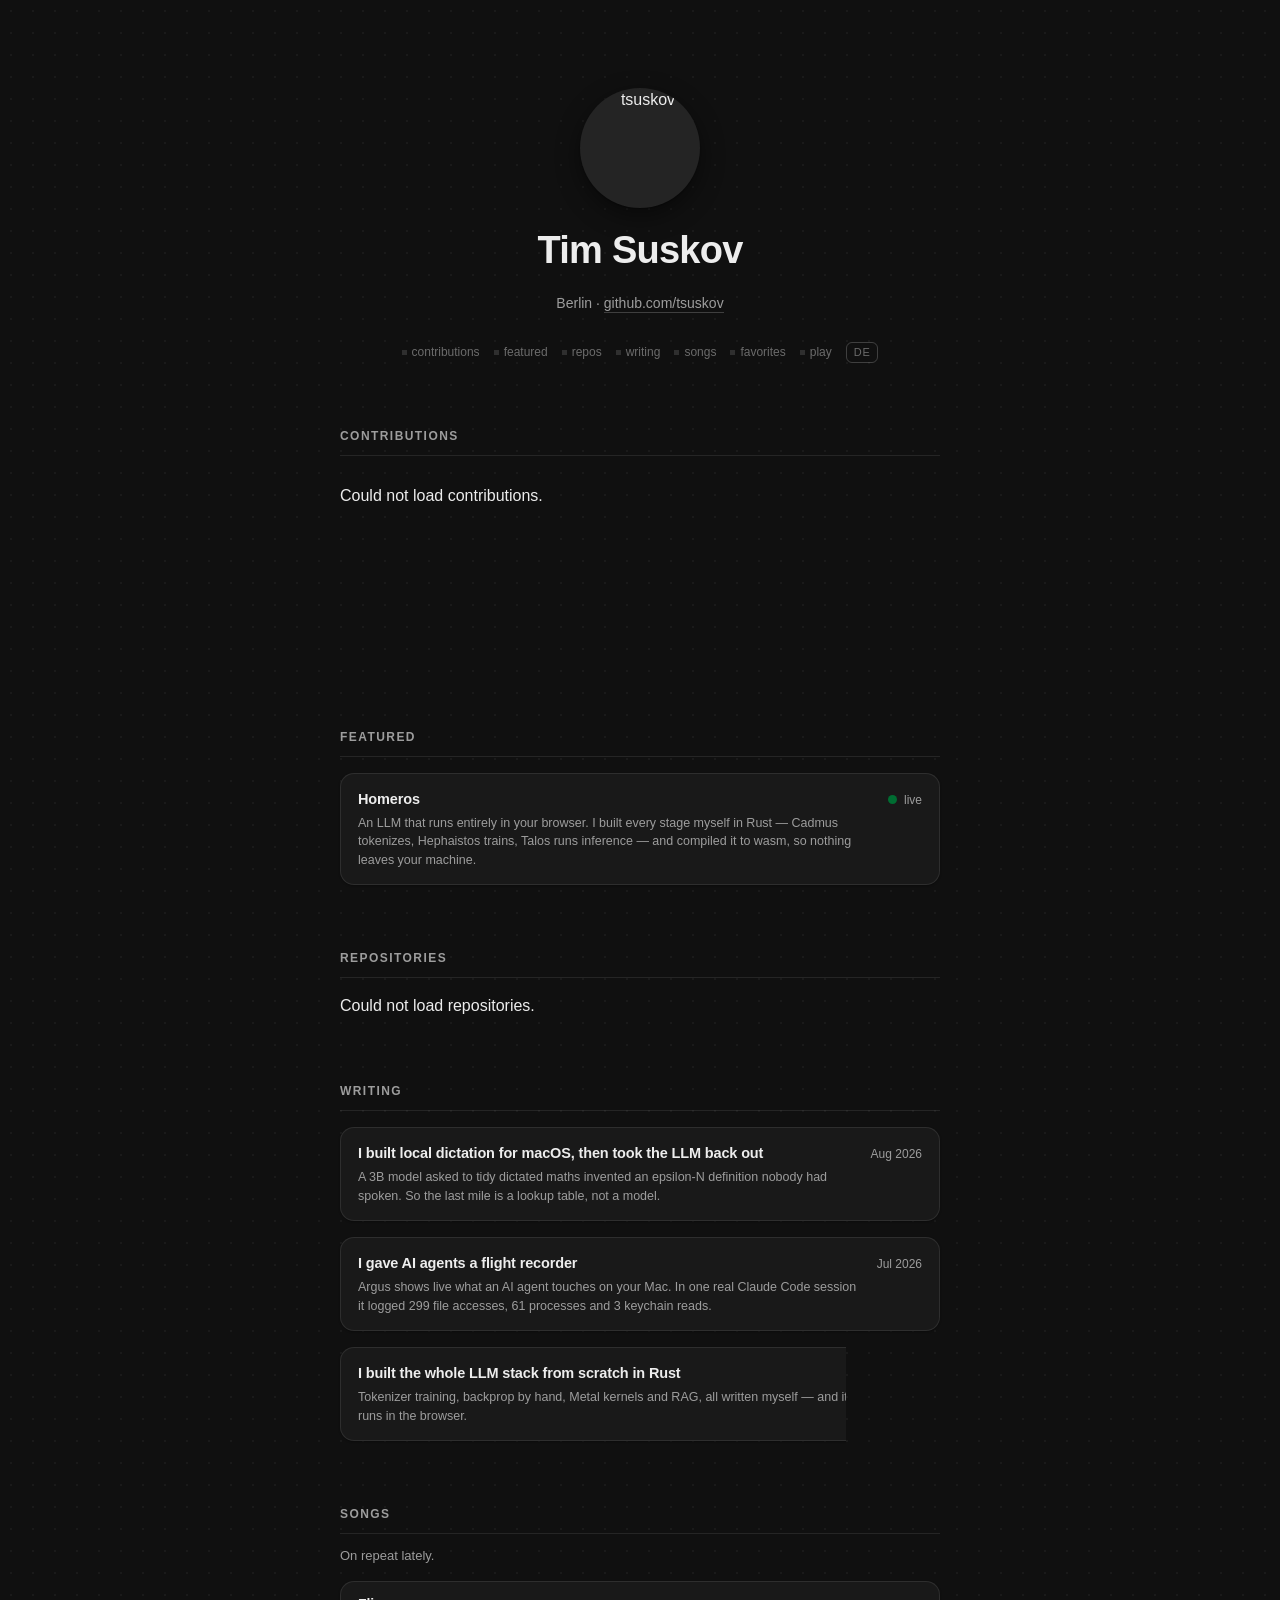
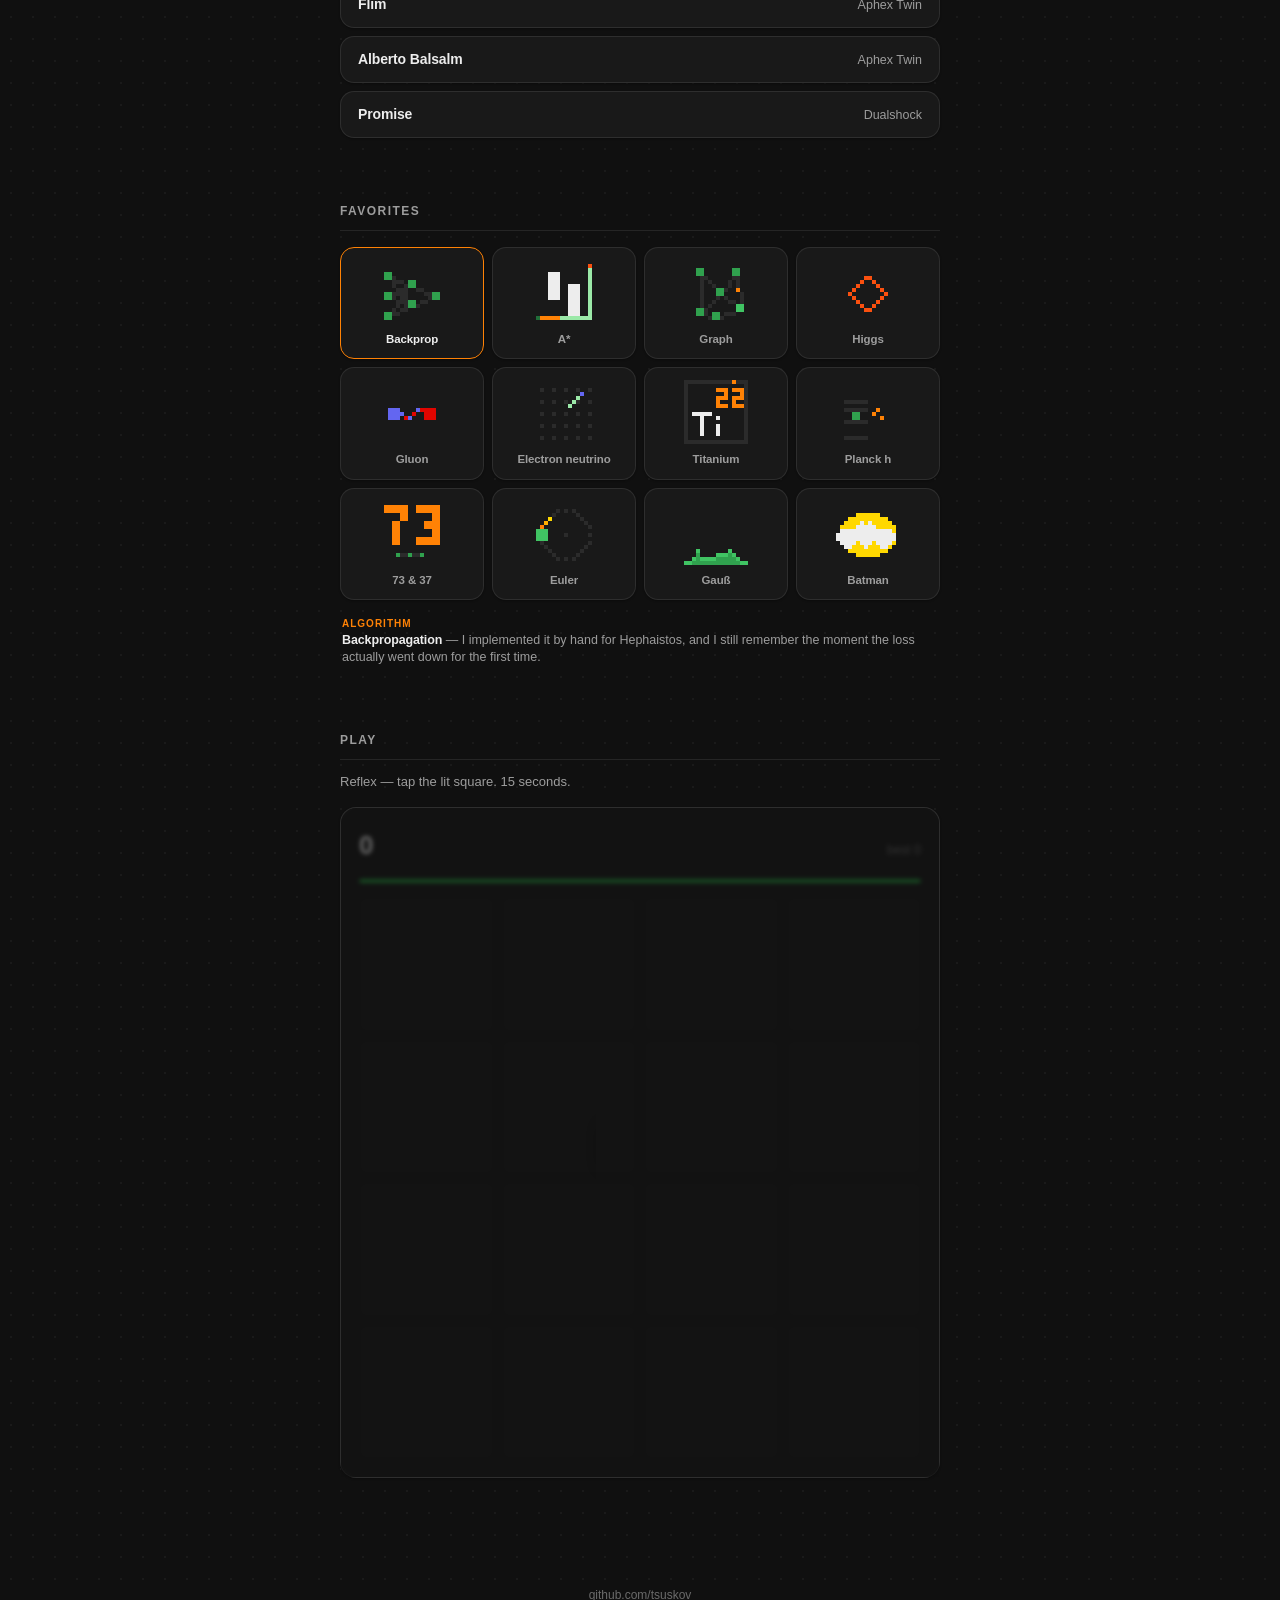
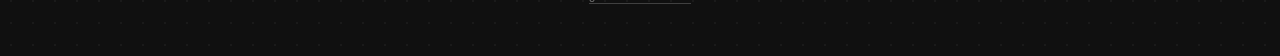
==== commit c52dd3ef: "Add the Echo post: local dictation, and why the LLM pass came back out" ====
--- a/index.html
+++ b/index.html
@@ -13,7 +13,7 @@
         <meta property="og:description" content="Developer in Berlin, building an LLM stack from scratch in Rust." />
         <meta property="og:image" content="https://tsuskov.github.io/og.png" />
         <meta name="twitter:card" content="summary_large_image" />
-        <link rel="stylesheet" href="style.css?v=7" />
+        <link rel="stylesheet" href="style.css?v=6" />
     </head>
     <body>
         <main class="container">
@@ -223,6 +223,6 @@
 
         <script src="i18n.js?v=1"></script>
         <script src="contributions.js?v=3"></script>
-        <script src="favorites.js?v=5"></script>
+        <script src="favorites.js?v=4"></script>
     </body>
 </html>
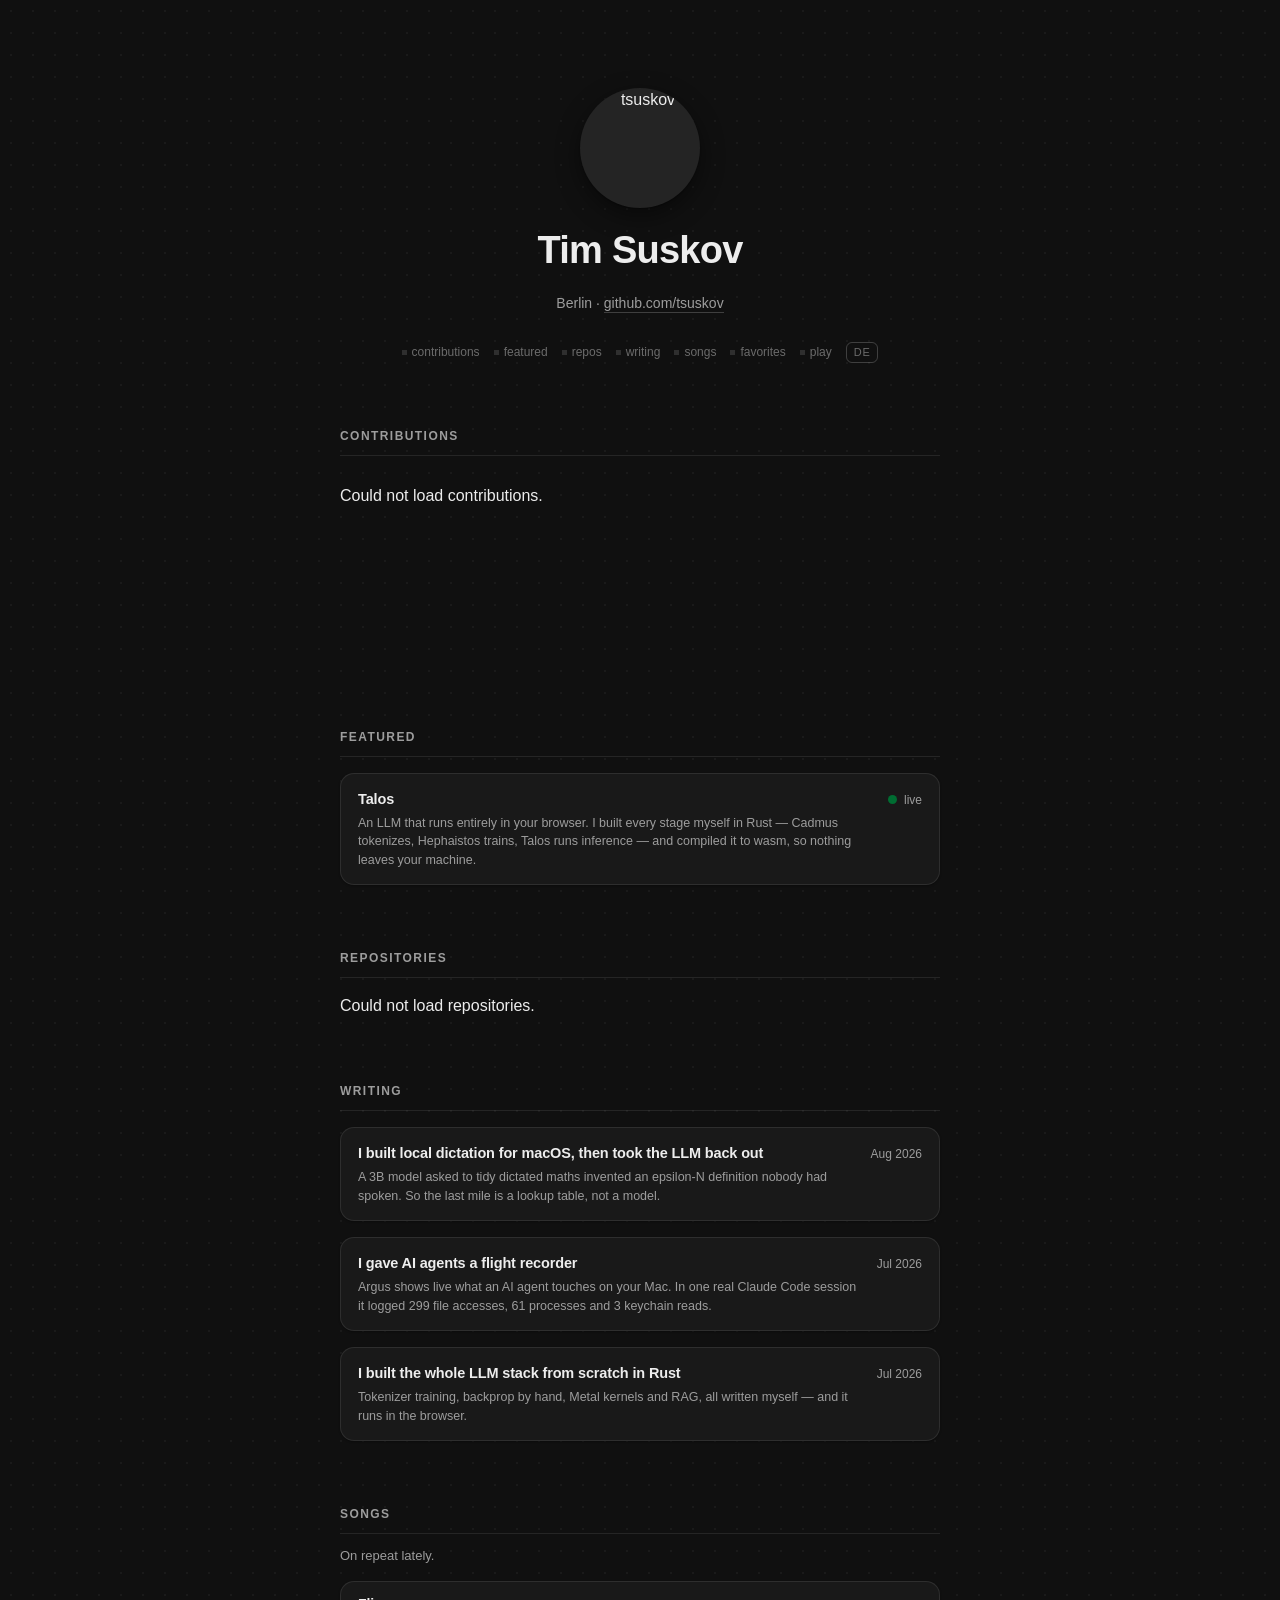
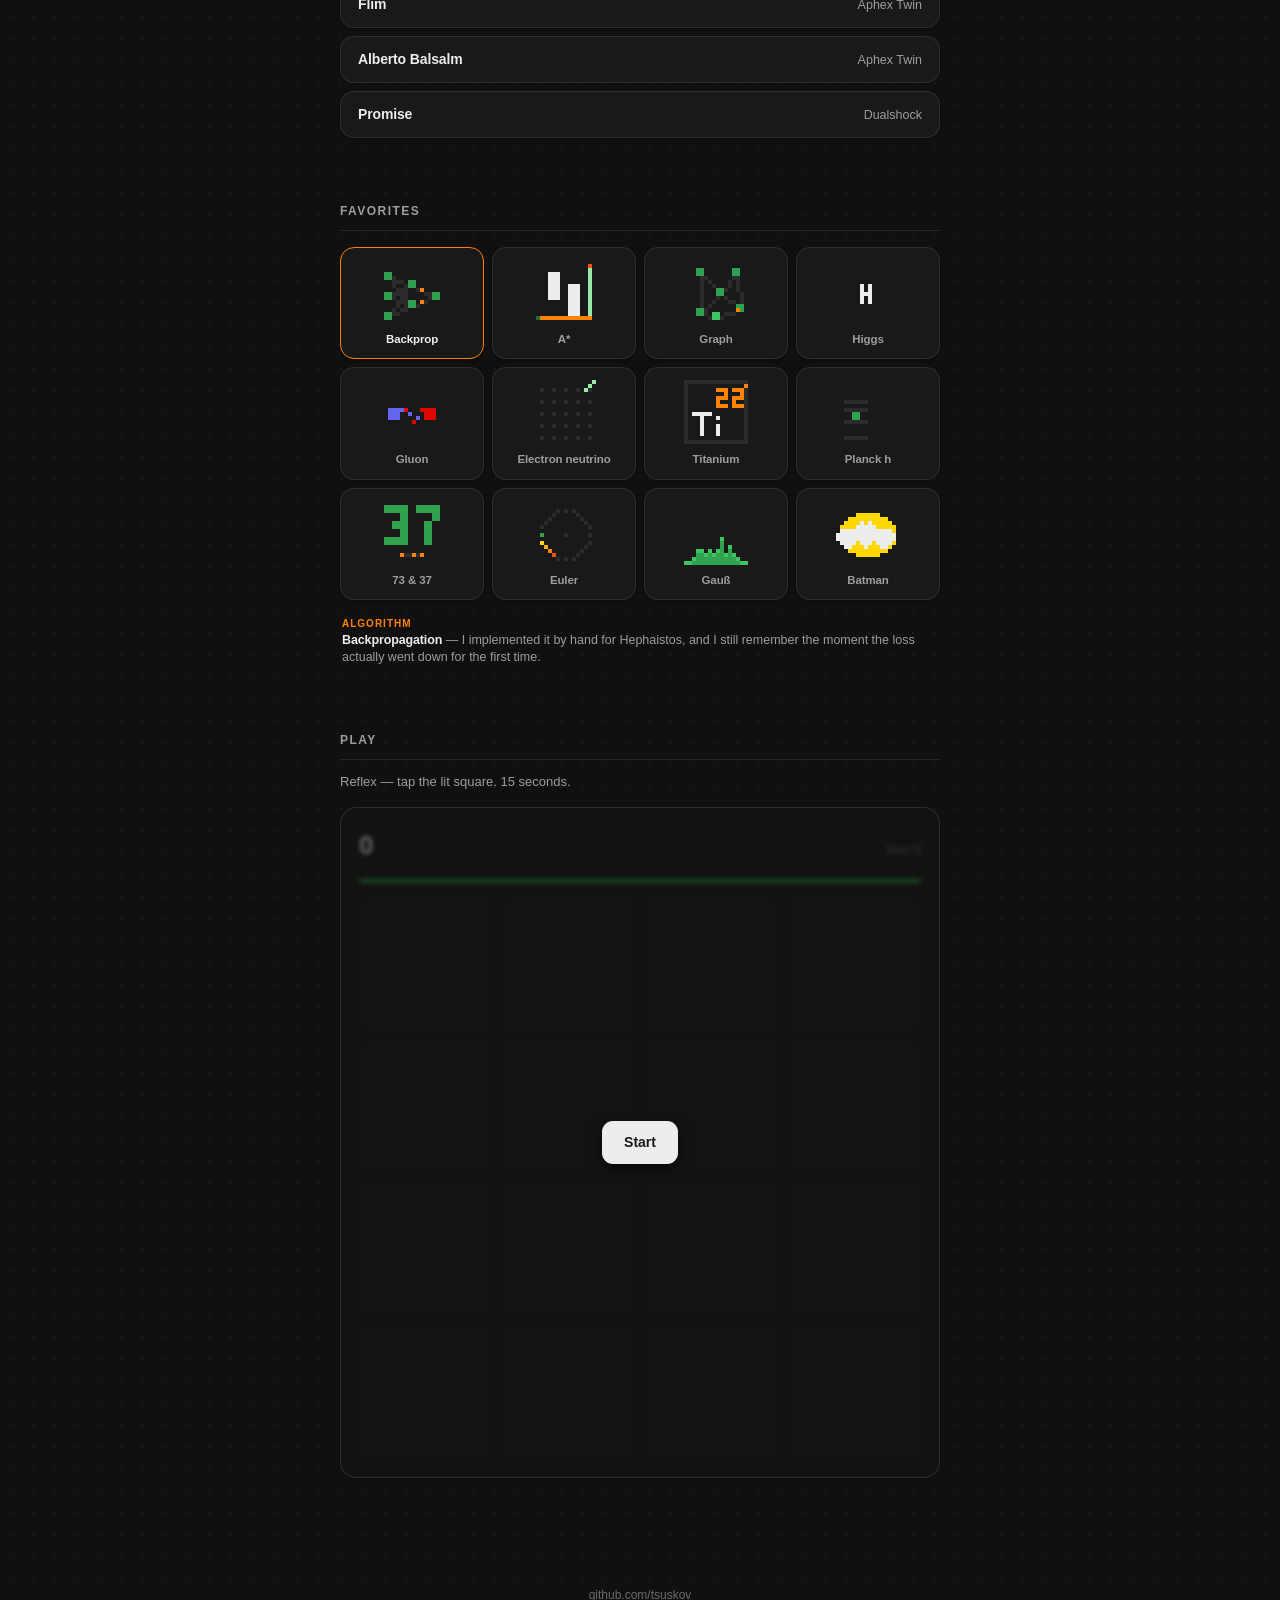
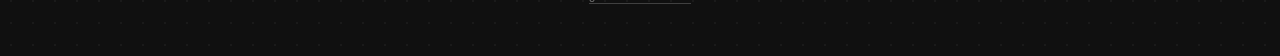
==== commit d84aeb6a: "Rename the featured demo back to Talos" ====
--- a/index.html
+++ b/index.html
@@ -13,7 +13,7 @@
         <meta property="og:description" content="Developer in Berlin, building an LLM stack from scratch in Rust." />
         <meta property="og:image" content="https://tsuskov.github.io/og.png" />
         <meta name="twitter:card" content="summary_large_image" />
-        <link rel="stylesheet" href="style.css?v=6" />
+        <link rel="stylesheet" href="style.css?v=7" />
     </head>
     <body>
         <main class="container">
@@ -47,8 +47,8 @@
                 <h2 class="section-title" data-i18n="title.featured">Featured</h2>
                 <a class="repo-card" href="https://tsuskov.github.io/talos-forge/">
                     <span class="repo-main">
-                        <span class="repo-name">Homeros</span>
-                        <span class="repo-desc" data-i18n="featured.homeros">An LLM that runs entirely in your browser. I built every stage myself in Rust — Cadmus tokenizes, Hephaistos trains, Talos runs inference — and compiled it to wasm, so nothing leaves your machine.</span>
+                        <span class="repo-name">Talos</span>
+                        <span class="repo-desc" data-i18n="featured.talos">An LLM that runs entirely in your browser. I built every stage myself in Rust — Cadmus tokenizes, Hephaistos trains, Talos runs inference — and compiled it to wasm, so nothing leaves your machine.</span>
                     </span>
                     <span class="repo-lang live">live</span>
                 </a>
@@ -223,6 +223,6 @@
 
         <script src="i18n.js?v=1"></script>
         <script src="contributions.js?v=3"></script>
-        <script src="favorites.js?v=4"></script>
+        <script src="favorites.js?v=5"></script>
     </body>
 </html>
